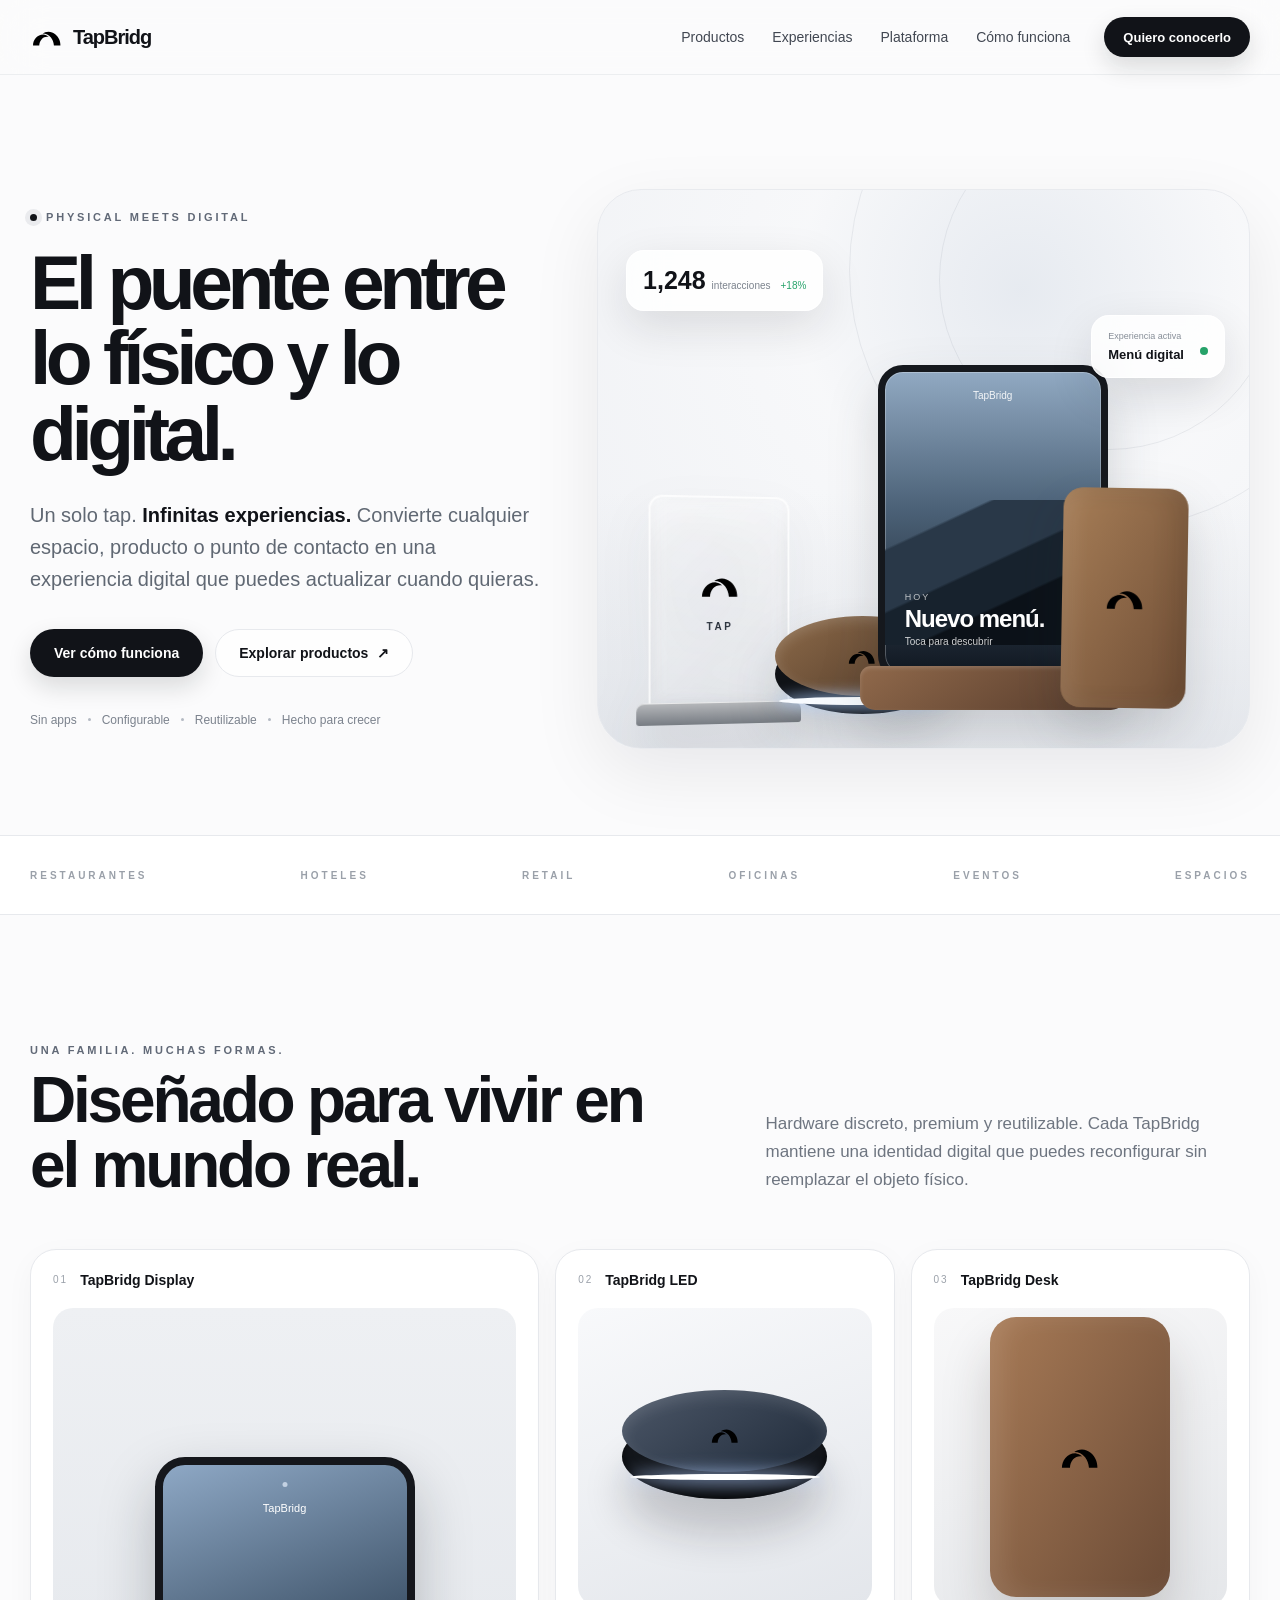
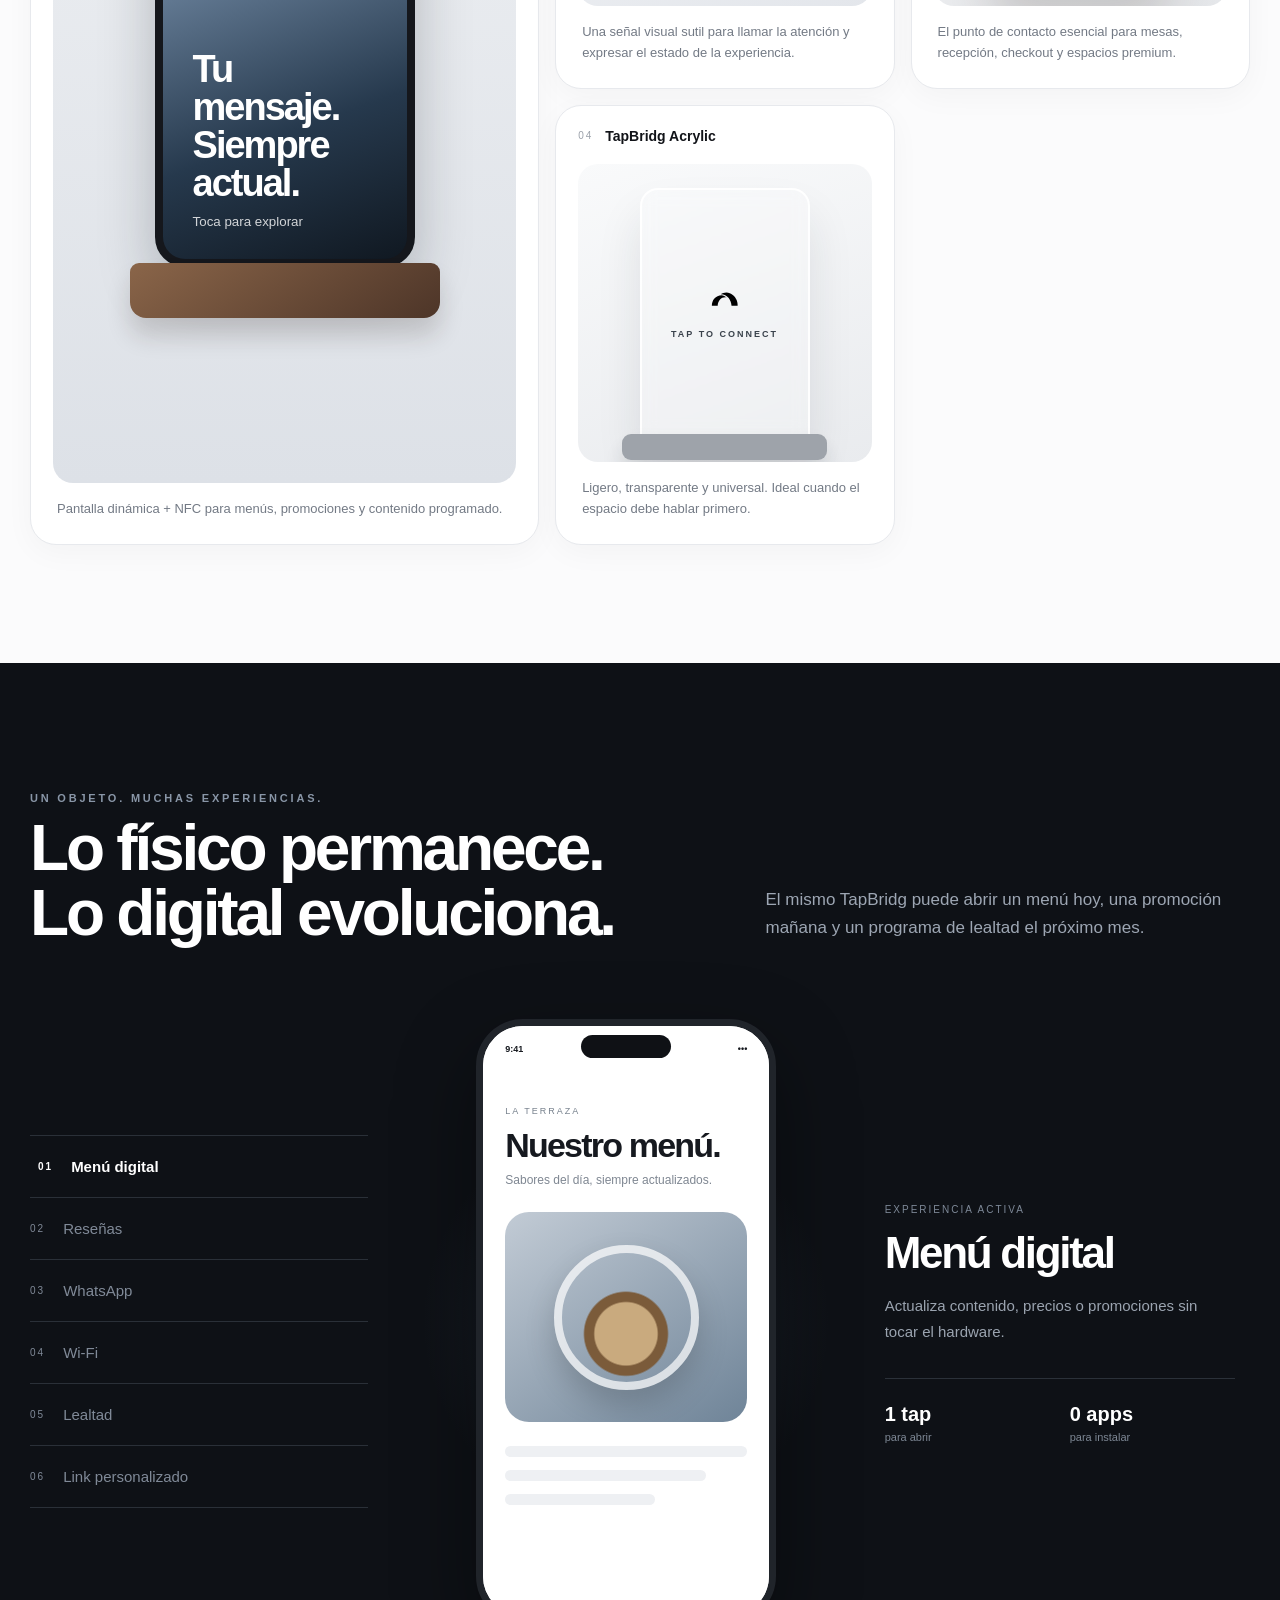
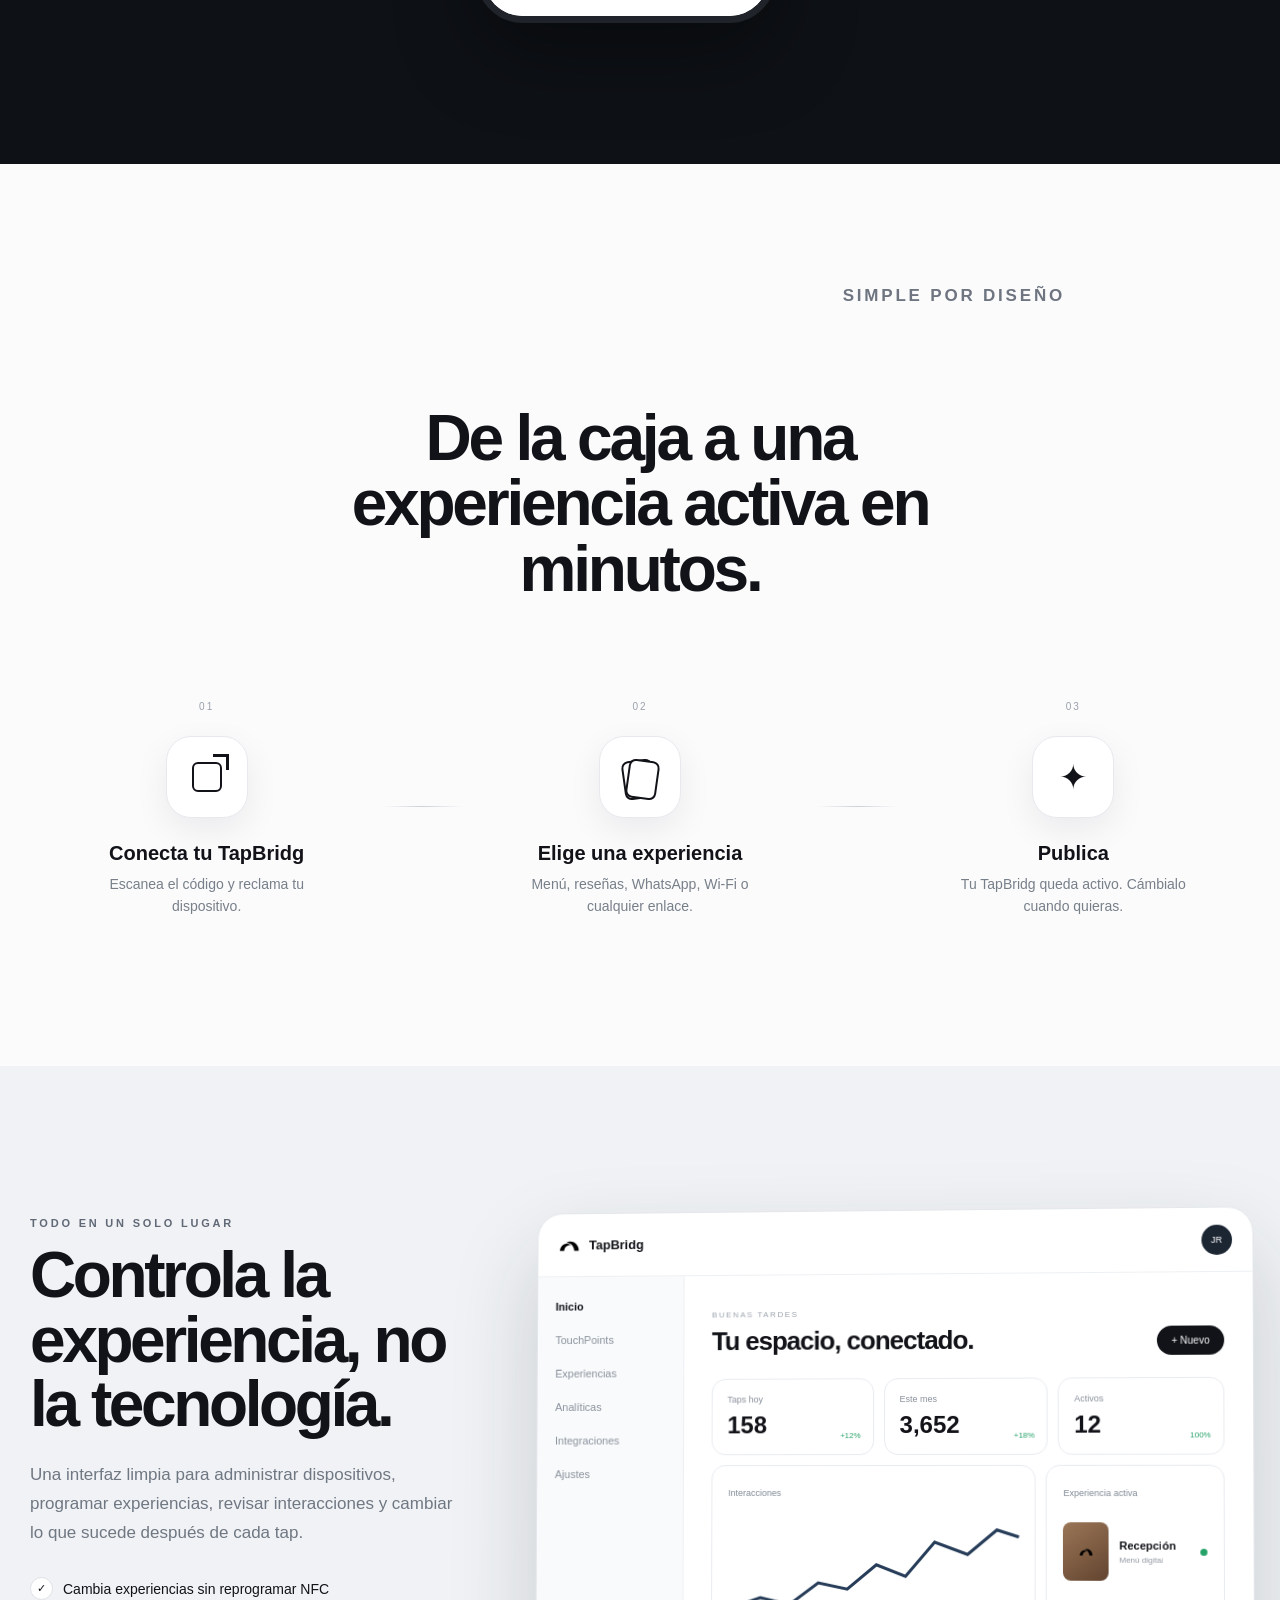
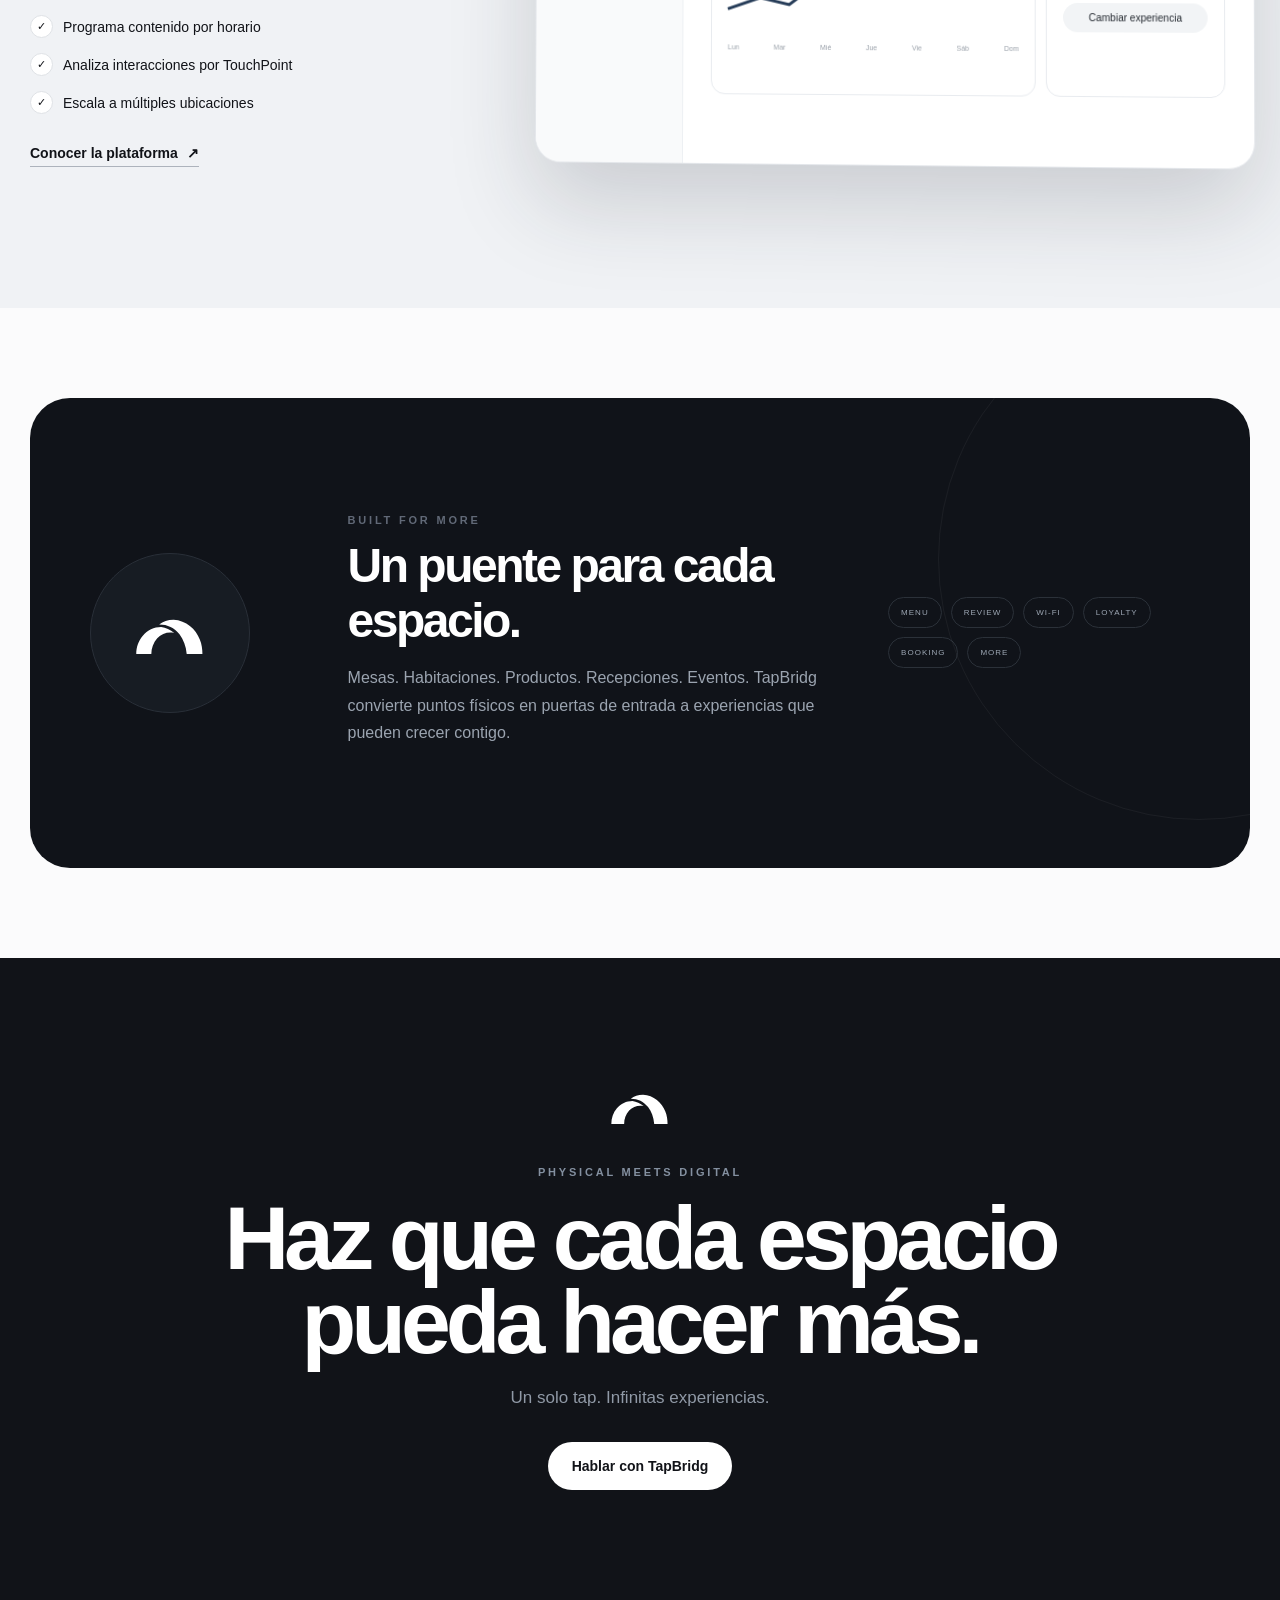
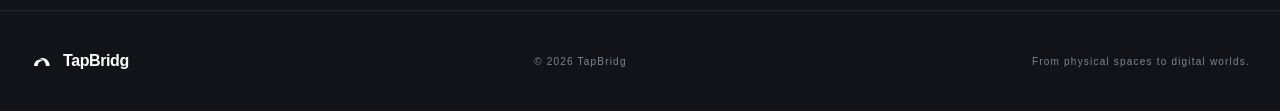
==== index.html @ 45a8a732 "initial commit" ====
<!DOCTYPE html>
<html lang="es">
<head>
  <meta charset="UTF-8" />
  <meta name="viewport" content="width=device-width, initial-scale=1.0" />
  <meta name="theme-color" content="#f7f8fa" />
  <meta name="description" content="TapBridg conecta objetos físicos con experiencias digitales configurables mediante un solo tap." />
  <title>TapBridg — Un solo tap. Infinitas experiencias.</title>
  <link rel="icon" href="assets/tapbridg-logo.svg" type="image/svg+xml" />
  <link rel="stylesheet" href="styles.css" />
</head>
<body>
  <header class="site-header" id="top">
    <nav class="nav shell" aria-label="Navegación principal">
      <a class="brand" href="#top" aria-label="TapBridg inicio">
        <img class="brand-mark" src="assets/tapbridg-symbol-dark.svg" alt="" />
        <span>TapBridg</span>
      </a>
      <div class="nav-links" id="navLinks">
        <a href="#productos">Productos</a>
        <a href="#experiencias">Experiencias</a>
        <a href="#plataforma">Plataforma</a>
        <a href="#como-funciona">Cómo funciona</a>
      </div>
      <a class="btn btn-small btn-dark desktop-cta" href="#contacto">Quiero conocerlo</a>
      <button class="menu-button" id="menuButton" aria-label="Abrir menú" aria-expanded="false">
        <span></span><span></span>
      </button>
    </nav>
  </header>

  <main>
    <section class="hero shell">
      <div class="hero-copy reveal">
        <div class="eyebrow"><span class="eyebrow-dot"></span> PHYSICAL MEETS DIGITAL</div>
        <h1>El puente entre lo físico y lo digital.</h1>
        <p class="hero-lead">Un solo tap. <strong>Infinitas experiencias.</strong> Convierte cualquier espacio, producto o punto de contacto en una experiencia digital que puedes actualizar cuando quieras.</p>
        <div class="hero-actions">
          <a class="btn btn-dark" href="#como-funciona">Ver cómo funciona</a>
          <a class="btn btn-ghost" href="#productos">Explorar productos <span>↗</span></a>
        </div>
        <div class="trust-row">
          <span>Sin apps</span><i></i><span>Configurable</span><i></i><span>Reutilizable</span><i></i><span>Hecho para crecer</span>
        </div>
      </div>

      <div class="hero-visual reveal delay-1" aria-label="Familia de productos TapBridg">
        <div class="halo halo-a"></div>
        <div class="halo halo-b"></div>
        <div class="stage">
          <div class="product acrylic">
            <img class="bridge-symbol small-symbol" src="assets/tapbridg-symbol-dark.svg" alt="" />
            <span>TAP</span>
          </div>
          <div class="product led-puck">
            <div class="wood-top"><img class="bridge-symbol tiny-symbol" src="assets/tapbridg-symbol-dark.svg" alt="" /></div>
            <div class="led-ring"></div>
          </div>
          <div class="product display">
            <div class="display-screen">
              <div class="screen-brand">TapBridg</div>
              <div class="promo-copy"><small>HOY</small><strong>Nuevo menú.</strong><span>Toca para descubrir</span></div>
            </div>
            <div class="wood-base"></div>
          </div>
          <div class="product wood-block"><img class="bridge-symbol small-symbol" src="assets/tapbridg-symbol-dark.svg" alt="" /></div>
        </div>
        <div class="floating-card card-one"><b>1,248</b><span>interacciones</span><em>+18%</em></div>
        <div class="floating-card card-two"><span>Experiencia activa</span><b>Menú digital</b><i class="status-dot"></i></div>
      </div>
    </section>

    <section class="logo-strip" aria-label="Propuesta de valor">
      <div class="shell strip-inner">
        <span>RESTAURANTES</span><span>HOTELES</span><span>RETAIL</span><span>OFICINAS</span><span>EVENTOS</span><span>ESPACIOS</span>
      </div>
    </section>

    <section class="section shell" id="productos">
      <div class="section-heading reveal">
        <div>
          <p class="kicker">UNA FAMILIA. MUCHAS FORMAS.</p>
          <h2>Diseñado para vivir en el mundo real.</h2>
        </div>
        <p>Hardware discreto, premium y reutilizable. Cada TapBridg mantiene una identidad digital que puedes reconfigurar sin reemplazar el objeto físico.</p>
      </div>

      <div class="product-grid">
        <article class="product-card large reveal">
          <div class="card-label"><span>01</span><b>TapBridg Display</b></div>
          <div class="mini-stage display-stage">
            <div class="mini-display">
              <div class="mini-screen"><span>TapBridg</span><b>Tu mensaje.<br/>Siempre actual.</b><small>Toca para explorar</small></div>
              <div class="mini-base"></div>
            </div>
          </div>
          <p>Pantalla dinámica + NFC para menús, promociones y contenido programado.</p>
        </article>

        <article class="product-card reveal delay-1">
          <div class="card-label"><span>02</span><b>TapBridg LED</b></div>
          <div class="mini-stage puck-stage"><div class="puck"><img class="bridge-symbol tiny-symbol" src="assets/tapbridg-symbol-dark.svg" alt="" /></div></div>
          <p>Una señal visual sutil para llamar la atención y expresar el estado de la experiencia.</p>
        </article>

        <article class="product-card reveal delay-2">
          <div class="card-label"><span>03</span><b>TapBridg Desk</b></div>
          <div class="mini-stage desk-stage"><div class="desk-block"><img class="bridge-symbol small-symbol" src="assets/tapbridg-symbol-dark.svg" alt="" /></div></div>
          <p>El punto de contacto esencial para mesas, recepción, checkout y espacios premium.</p>
        </article>

        <article class="product-card reveal delay-3">
          <div class="card-label"><span>04</span><b>TapBridg Acrylic</b></div>
          <div class="mini-stage acrylic-stage"><div class="mini-acrylic"><img class="bridge-symbol tiny-symbol" src="assets/tapbridg-symbol-dark.svg" alt="" /><small>TAP TO CONNECT</small></div></div>
          <p>Ligero, transparente y universal. Ideal cuando el espacio debe hablar primero.</p>
        </article>
      </div>
    </section>

    <section class="section dark-section" id="experiencias">
      <div class="shell">
        <div class="section-heading light reveal">
          <div>
            <p class="kicker">UN OBJETO. MUCHAS EXPERIENCIAS.</p>
            <h2>Lo físico permanece.<br/>Lo digital evoluciona.</h2>
          </div>
          <p>El mismo TapBridg puede abrir un menú hoy, una promoción mañana y un programa de lealtad el próximo mes.</p>
        </div>

        <div class="experience-demo reveal">
          <div class="experience-tabs" role="tablist" aria-label="Experiencias">
            <button class="exp-tab active" data-exp="menu"><span>01</span> Menú digital</button>
            <button class="exp-tab" data-exp="reviews"><span>02</span> Reseñas</button>
            <button class="exp-tab" data-exp="whatsapp"><span>03</span> WhatsApp</button>
            <button class="exp-tab" data-exp="wifi"><span>04</span> Wi-Fi</button>
            <button class="exp-tab" data-exp="loyalty"><span>05</span> Lealtad</button>
            <button class="exp-tab" data-exp="custom"><span>06</span> Link personalizado</button>
          </div>

          <div class="experience-phone-wrap">
            <div class="phone-glow"></div>
            <div class="phone-shell">
              <div class="phone-notch"></div>
              <div class="phone-content" id="phoneContent">
                <div class="phone-status"><span>9:41</span><span>•••</span></div>
                <div class="experience-view">
                  <span class="view-kicker">LA TERRAZA</span>
                  <h3>Nuestro menú.</h3>
                  <p>Sabores del día, siempre actualizados.</p>
                  <div class="menu-photo"><div class="plate"></div></div>
                  <div class="menu-lines"><i></i><i></i><i></i></div>
                </div>
              </div>
            </div>
          </div>

          <div class="experience-copy" id="experienceCopy">
            <span class="mini-kicker">EXPERIENCIA ACTIVA</span>
            <h3>Menú digital</h3>
            <p>Actualiza contenido, precios o promociones sin tocar el hardware.</p>
            <div class="metric-row"><div><b>1 tap</b><span>para abrir</span></div><div><b>0 apps</b><span>para instalar</span></div></div>
          </div>
        </div>
      </div>
    </section>

    <section class="section shell" id="como-funciona">
      <div class="section-heading centered reveal">
        <p class="kicker">SIMPLE POR DISEÑO</p>
        <h2>De la caja a una experiencia activa en minutos.</h2>
      </div>
      <div class="steps">
        <article class="step reveal"><span>01</span><div class="step-icon scan-icon"></div><h3>Conecta tu TapBridg</h3><p>Escanea el código y reclama tu dispositivo.</p></article>
        <div class="step-line"></div>
        <article class="step reveal delay-1"><span>02</span><div class="step-icon cards-icon"></div><h3>Elige una experiencia</h3><p>Menú, reseñas, WhatsApp, Wi-Fi o cualquier enlace.</p></article>
        <div class="step-line"></div>
        <article class="step reveal delay-2"><span>03</span><div class="step-icon spark-icon"></div><h3>Publica</h3><p>Tu TapBridg queda activo. Cámbialo cuando quieras.</p></article>
      </div>
    </section>

    <section class="section platform-section" id="plataforma">
      <div class="shell platform-grid">
        <div class="platform-copy reveal">
          <p class="kicker">TODO EN UN SOLO LUGAR</p>
          <h2>Controla la experiencia, no la tecnología.</h2>
          <p>Una interfaz limpia para administrar dispositivos, programar experiencias, revisar interacciones y cambiar lo que sucede después de cada tap.</p>
          <ul class="feature-list">
            <li><i>✓</i> Cambia experiencias sin reprogramar NFC</li>
            <li><i>✓</i> Programa contenido por horario</li>
            <li><i>✓</i> Analiza interacciones por TouchPoint</li>
            <li><i>✓</i> Escala a múltiples ubicaciones</li>
          </ul>
          <a class="text-link" href="#contacto">Conocer la plataforma <span>↗</span></a>
        </div>

        <div class="dashboard-wrap reveal delay-1">
          <div class="dashboard-window">
            <div class="dash-top"><div class="dash-logo"><img class="bridge-mini" src="assets/tapbridg-symbol-dark.svg" alt="" /><b>TapBridg</b></div><div class="avatar">JR</div></div>
            <div class="dash-body">
              <aside class="sidebar"><b>Inicio</b><span>TouchPoints</span><span>Experiencias</span><span>Analíticas</span><span>Integraciones</span><span>Ajustes</span></aside>
              <div class="dash-main">
                <div class="dash-title"><div><small>BUENAS TARDES</small><h3>Tu espacio, conectado.</h3></div><button>+ Nuevo</button></div>
                <div class="stat-grid"><div><span>Taps hoy</span><b>158</b><em>+12%</em></div><div><span>Este mes</span><b>3,652</b><em>+18%</em></div><div><span>Activos</span><b>12</b><em>100%</em></div></div>
                <div class="dash-panels">
                  <div class="chart-panel"><span>Interacciones</span><svg viewBox="0 0 400 160" preserveAspectRatio="none"><polyline points="0,125 45,112 85,120 125,95 165,102 205,74 245,87 285,48 330,62 370,34 400,42"/></svg><div class="chart-days"><span>Lun</span><span>Mar</span><span>Mié</span><span>Jue</span><span>Vie</span><span>Sáb</span><span>Dom</span></div></div>
                  <div class="device-panel"><span>Experiencia activa</span><div class="device-row"><div class="device-thumb"><img class="bridge-mini" src="assets/tapbridg-symbol-dark.svg" alt="" /></div><div><b>Recepción</b><small>Menú digital</small></div><i></i></div><button>Cambiar experiencia</button></div>
                </div>
              </div>
            </div>
          </div>
        </div>
      </div>
    </section>

    <section class="section vision-section shell">
      <div class="vision-card reveal">
        <div class="vision-symbol"><img class="bridge-symbol inverse" src="assets/tapbridg-symbol-light.svg" alt="" /></div>
        <div><p class="kicker">BUILT FOR MORE</p><h2>Un puente para cada espacio.</h2><p>Mesas. Habitaciones. Productos. Recepciones. Eventos. TapBridg convierte puntos físicos en puertas de entrada a experiencias que pueden crecer contigo.</p></div>
        <div class="vision-orbit"><span>MENU</span><span>REVIEW</span><span>WI-FI</span><span>LOYALTY</span><span>BOOKING</span><span>MORE</span></div>
      </div>
    </section>

    <section class="cta-section" id="contacto">
      <div class="shell cta-inner reveal">
        <div class="cta-mark"><img class="bridge-symbol inverse" src="assets/tapbridg-symbol-light.svg" alt="" /></div>
        <p class="kicker">PHYSICAL MEETS DIGITAL</p>
        <h2>Haz que cada espacio<br/>pueda hacer más.</h2>
        <p>Un solo tap. Infinitas experiencias.</p>
        <a class="btn btn-light" href="mailto:hola@tapbridg.com">Hablar con TapBridg</a>
      </div>
    </section>
  </main>

  <footer>
    <div class="shell footer-inner">
      <div class="footer-brand"><img class="bridge-mini inverse" src="assets/tapbridg-symbol-light.svg" alt="" /><b>TapBridg</b></div>
      <span>© 2026 TapBridg</span>
      <span>From physical spaces to digital worlds.</span>
    </div>
  </footer>
  <script src="script.js"></script>
</body>
</html>
---- styles.css ----
:root {
  --ink: #111318;
  --ink-2: #1d2633;
  --navy: #132238;
  --slate: #647286;
  --muted: #757d89;
  --line: #e7e9ed;
  --soft: #f5f6f8;
  --paper: #fbfbfc;
  --white: #ffffff;
  --success: #26a269;
  --accent: #7d95b5;
  --max: 1220px;
  --radius-xl: 34px;
  --radius-lg: 26px;
  --radius-md: 18px;
  --shadow-soft: 0 24px 70px rgba(17, 19, 24, .08);
  --shadow-card: 0 12px 35px rgba(17, 19, 24, .07);
}

* { box-sizing: border-box; }
html { scroll-behavior: smooth; }
body {
  margin: 0;
  color: var(--ink);
  background: var(--paper);
  font-family: Inter, ui-sans-serif, -apple-system, BlinkMacSystemFont, "SF Pro Display", "Segoe UI", Arial, sans-serif;
  -webkit-font-smoothing: antialiased;
}
a { color: inherit; text-decoration: none; }
button, input { font: inherit; }
button { color: inherit; }
.shell { width: min(var(--max), calc(100% - 48px)); margin-inline: auto; }

.site-header {
  position: sticky;
  top: 0;
  z-index: 50;
  backdrop-filter: blur(20px) saturate(140%);
  background: rgba(251, 251, 252, .78);
  border-bottom: 1px solid rgba(230, 232, 236, .7);
}
.nav { height: 74px; display: flex; align-items: center; gap: 34px; }
.brand { display: inline-flex; align-items: center; gap: 9px; font-weight: 760; font-size: 20px; letter-spacing: -1px; margin-right: auto; }
.brand-mark { width: 34px; height: 24px; display:block; object-fit:contain; }
.nav-links { display: flex; gap: 28px; font-size: 14px; color: #414752; }
.nav-links a { transition: .2s ease; }
.nav-links a:hover { color: var(--ink); }
.btn { min-height: 48px; border-radius: 999px; display: inline-flex; align-items: center; justify-content: center; gap: 9px; padding: 0 23px; font-weight: 650; font-size: 14px; transition: .25s ease; border: 1px solid transparent; }
.btn:hover { transform: translateY(-1px); }
.btn-dark { background: var(--ink); color: white; box-shadow: 0 10px 24px rgba(17, 19, 24, .14); }
.btn-dark:hover { background: #252932; }
.btn-light { background: white; color: var(--ink); }
.btn-ghost { border-color: var(--line); background: rgba(255,255,255,.75); }
.btn-small { min-height: 40px; padding: 0 18px; font-size: 13px; }
.menu-button { display: none; width: 42px; height: 42px; border-radius: 50%; border: 1px solid var(--line); background: white; align-items: center; justify-content: center; flex-direction: column; gap: 6px; }
.menu-button span { width: 16px; height: 1.5px; background: var(--ink); display: block; }

.hero { min-height: 760px; padding: 108px 0 80px; display: grid; grid-template-columns: 0.88fr 1.12fr; gap: 54px; align-items: center; }
.eyebrow, .kicker { letter-spacing: 2.8px; font-size: 11px; font-weight: 750; color: #616977; }
.eyebrow { display: flex; align-items: center; gap: 9px; margin-bottom: 22px; }
.eyebrow-dot { width: 7px; height: 7px; border-radius: 50%; background: var(--ink); display: inline-block; box-shadow: 0 0 0 5px rgba(19,34,56,.07); }
.hero h1 { font-size: clamp(50px, 6vw, 84px); line-height: .98; letter-spacing: -5.5px; margin: 0; max-width: 650px; }
.hero-lead { font-size: 20px; line-height: 1.6; color: #606873; max-width: 610px; margin: 28px 0 34px; }
.hero-lead strong { color: var(--ink); font-weight: 650; }
.hero-actions { display: flex; gap: 12px; flex-wrap: wrap; }
.trust-row { margin-top: 36px; display: flex; align-items: center; gap: 11px; flex-wrap: wrap; font-size: 12px; color: #7b828d; }
.trust-row i { width: 3px; height: 3px; background: #b4bac3; border-radius: 50%; }

.hero-visual { min-height: 560px; position: relative; display: flex; align-items: flex-end; justify-content: center; overflow: hidden; border-radius: 44px; background: radial-gradient(circle at 65% 18%, rgba(230,234,240,.98), rgba(246,247,249,.76) 36%, rgba(232,235,240,.65) 100%); border: 1px solid #e8eaee; box-shadow: var(--shadow-soft); }
.hero-visual:before { content:""; position:absolute; inset:auto 0 0 0; height:46%; background:linear-gradient(to top, rgba(204,209,217,.36), transparent); }
.halo { position:absolute; border:1px solid rgba(104,114,129,.11); border-radius:50%; }
.halo-a { width: 520px; height: 520px; top: -180px; right: -120px; }
.halo-b { width: 340px; height: 340px; top: -80px; right: -30px; }
.stage { position:relative; width: 88%; height: 465px; }
.product { position:absolute; filter: drop-shadow(0 22px 25px rgba(30,35,43,.16)); }
.acrylic { width: 142px; height: 210px; left: 2%; bottom: 42px; border: 2px solid rgba(255,255,255,.78); border-radius: 14px 14px 5px 5px; background: linear-gradient(135deg, rgba(255,255,255,.3), rgba(255,255,255,.04)); backdrop-filter: blur(8px); transform: perspective(600px) rotateY(7deg); display:flex; flex-direction:column; align-items:center; justify-content:center; gap:20px; color:#2b323d; }
.acrylic:after { content:""; position:absolute; left:-14px; right:-14px; bottom:-20px; height:22px; border-radius:8px 8px 3px 3px; background:linear-gradient(180deg,#b7b9bc,#777c83); box-shadow:inset 0 1px 0 rgba(255,255,255,.7); }
.acrylic span { font-size:10px; letter-spacing:2.5px; font-weight:700; }
.bridge-symbol { width: 82px; height: 56px; display:block; object-fit:contain; }
.bridge-symbol.inverse { filter:none; }
.small-symbol { width: 44px; height: 30px; }
.small-symbol:before,.small-symbol:after { width:31px;height:31px;border-width:7px;border-radius:31px 31px 0 0; }
.tiny-symbol { width: 32px; height: 22px; }
.tiny-symbol:before,.tiny-symbol:after { width:21px;height:21px;border-width:5px;border-radius:21px 21px 0 0; }
.led-puck { width: 175px; height: 80px; left: 24%; bottom: 34px; border-radius: 50%; background:#101216; }
.wood-top { position:absolute; inset:-18px 0 18px; border-radius:50%; background:linear-gradient(145deg,#8c6a49,#4f3828); display:grid; place-items:center; color:#131313; box-shadow:inset 0 4px 14px rgba(255,255,255,.16); }
.led-ring { position:absolute; inset:auto 4px 9px; height:8px; border-radius:50%; background:#f8fbff; box-shadow:0 0 14px 4px rgba(174,208,255,.65); }
.display { left:42%; bottom:38px; width:230px; height:345px; }
.display-screen { height:315px; border:7px solid #15181d; border-radius:25px; overflow:hidden; background:linear-gradient(180deg,#91a9c2 0%, #4c6278 45%, #101720 100%); box-shadow:inset 0 0 0 1px rgba(255,255,255,.26); color:white; position:relative; }
.display-screen:after { content:""; position:absolute; left:-20%; right:-20%; bottom:28px; height:145px; background:linear-gradient(155deg,transparent 24%,#293848 25% 46%,#17222d 47% 62%,#0b1118 63%); }
.screen-brand { position:absolute; top:18px; left:0; right:0; text-align:center; font-size:10px; z-index:2; opacity:.9; }
.promo-copy { position:absolute; z-index:3; left:20px; bottom:26px; display:flex; flex-direction:column; gap:3px; }
.promo-copy small{font-size:9px;letter-spacing:2px;opacity:.7}.promo-copy strong{font-size:24px;letter-spacing:-1px}.promo-copy span{font-size:10px;opacity:.8}
.wood-base { position:absolute; bottom:0; left:-18px; right:-18px; height:44px; border-radius:11px 11px 15px 15px; background:linear-gradient(145deg,#90694b,#53392a); box-shadow:inset 0 2px 4px rgba(255,255,255,.16); }
.wood-block { width:125px;height:220px;right:4%;bottom:40px;border-radius:20px;background:linear-gradient(120deg,#a77e57,#6e4d35);display:grid;place-items:center;color:#171717;box-shadow:inset 10px 0 22px rgba(255,255,255,.08), inset -12px 0 25px rgba(40,25,15,.14); transform:rotate(1deg); }
.floating-card { position:absolute; z-index:10; background:rgba(255,255,255,.83); backdrop-filter:blur(16px); border:1px solid rgba(255,255,255,.85); box-shadow:0 16px 45px rgba(21,27,35,.12); border-radius:18px; padding:15px 16px; display:flex; gap:6px; align-items:baseline; }
.card-one { top:60px; left:28px; }.card-one b{font-size:25px}.card-one span{font-size:10px;color:#7b828c}.card-one em{font-size:10px;color:var(--success);font-style:normal;margin-left:4px}
.card-two { right:24px; top:125px; flex-direction:column;align-items:flex-start; padding-right:40px;}.card-two span{font-size:9px;color:#868d97}.card-two b{font-size:13px}.status-dot{position:absolute;right:16px;top:50%;width:8px;height:8px;background:var(--success);border-radius:50%;}

.logo-strip { border-top:1px solid var(--line); border-bottom:1px solid var(--line); background:#fff; }
.strip-inner { min-height:78px; display:flex; align-items:center; justify-content:space-between; gap:24px; color:#9aa0a9; font-size:10px; letter-spacing:3px; font-weight:700; white-space:nowrap; overflow:hidden; }
.section { padding: 118px 0; }
.section-heading { display:grid; grid-template-columns:1.15fr .85fr; gap:80px; align-items:end; margin-bottom:50px; }
.section-heading h2 { font-size:clamp(40px,5vw,66px); line-height:1.02; letter-spacing:-3.2px; margin:12px 0 0; max-width:740px; }
.section-heading>p { color:#6e7580; font-size:17px; line-height:1.65; max-width:520px; margin:0 0 4px auto; }
.section-heading.centered { grid-template-columns:1fr; text-align:center; max-width:850px; margin:0 auto 64px; }
.section-heading.centered h2 { margin-inline:auto; }

.product-grid { display:grid; grid-template-columns:1.5fr 1fr 1fr; gap:16px; }
.product-card { min-height:440px; background:#fff; border:1px solid var(--line); border-radius:var(--radius-lg); padding:22px; display:flex; flex-direction:column; box-shadow:0 8px 30px rgba(17,19,24,.035); }
.product-card.large { grid-row:span 2; min-height: 896px; }
.card-label { display:flex; align-items:center; gap:12px; font-size:14px;}.card-label span{font-size:10px;color:#9ba1aa;letter-spacing:2px}.card-label b{font-weight:650}
.product-card>p { color:#737a85; font-size:13px; line-height:1.6; margin:16px 4px 2px; }
.mini-stage { flex:1; border-radius:20px; margin-top:20px; background:radial-gradient(circle at 50% 20%, #fff, #eef0f3 80%); display:grid; place-items:center; overflow:hidden; min-height:270px; }
.display-stage { min-height:720px; background:linear-gradient(180deg,#eef0f3,#dde1e7); }
.mini-display { width:260px; position:relative; transform:translateY(-8px); }
.mini-screen { height:410px;border:8px solid #15171c;border-radius:30px;background:linear-gradient(160deg,#8ea8c5,#26394d 65%,#101821);color:white;display:flex;flex-direction:column;padding:30px;justify-content:flex-end;box-shadow:0 24px 55px rgba(19,26,34,.25);}
.mini-screen:before{content:"";position:absolute;top:25px;left:50%;width:5px;height:5px;border-radius:50%;background:#c3d1e2;transform:translateX(-50%)}.mini-screen span{position:absolute;top:45px;left:0;right:0;text-align:center;font-size:11px}.mini-screen b{font-size:38px;line-height:1;letter-spacing:-2px}.mini-screen small{margin-top:12px;opacity:.8}
.mini-base { height:55px; margin:-4px -25px 0; border-radius:9px 9px 16px 16px;background:linear-gradient(145deg,#8a6549,#4d3528);box-shadow:0 18px 24px rgba(39,27,20,.16)}
.puck-stage{background:linear-gradient(160deg,#f8f9fb,#e3e6eb)}.puck{width:205px;height:85px;background:#13161b;border-radius:50%;box-shadow:0 35px 42px rgba(18,22,28,.2), inset 0 -4px 8px rgba(0,0,0,.6);position:relative;display:grid;place-items:center;color:#101114}.puck:before{content:"";position:absolute;width:205px;height:82px;border-radius:50%;top:-24px;background:linear-gradient(145deg,#4c5768,#202b3a);box-shadow:inset 0 6px 15px rgba(255,255,255,.12)}.puck:after{content:"";position:absolute;width:190px;height:6px;border-radius:50%;bottom:19px;background:#fff;box-shadow:0 0 16px 3px rgba(176,205,255,.7)}.puck .bridge-symbol{z-index:2;transform:translateY(-22px)}
.desk-stage{background:linear-gradient(160deg,#f8f8f9,#e5e7ea)}.desk-block{width:180px;height:280px;border-radius:26px;background:linear-gradient(120deg,#a77a56,#6b4b36);box-shadow:0 30px 50px rgba(47,34,26,.18),inset 12px 0 25px rgba(255,255,255,.09);display:grid;place-items:center;color:#101114}
.acrylic-stage{background:linear-gradient(160deg,#f9fafb,#e9ebee)}.mini-acrylic{width:170px;height:250px;border:2px solid rgba(255,255,255,.9);background:rgba(255,255,255,.18);backdrop-filter:blur(8px);border-radius:18px 18px 4px 4px;box-shadow:0 28px 45px rgba(33,39,47,.1);display:flex;flex-direction:column;align-items:center;justify-content:center;gap:20px;color:#3a424c}.mini-acrylic:after{content:"";position:absolute;bottom:-24px;width:205px;height:26px;border-radius:9px;background:#9ea3aa;box-shadow:0 14px 22px rgba(27,33,40,.14)}.mini-acrylic small{font-size:9px;letter-spacing:2px;font-weight:700}

.dark-section { background:#0e1116; color:white; overflow:hidden; }
.section-heading.light .kicker, .dark-section .kicker { color:#8996a7; }
.section-heading.light>p { color:#9da6b3; }
.experience-demo { display:grid; grid-template-columns:.74fr 1fr .8fr; gap:30px; align-items:center; min-height:650px; }
.experience-tabs { display:flex; flex-direction:column; }
.exp-tab { border:0; border-top:1px solid #2a3038; color:#808a98; background:transparent; padding:22px 0; text-align:left; font-size:15px; display:flex; gap:18px; align-items:center; cursor:pointer; transition:.2s ease; }.exp-tab:last-child{border-bottom:1px solid #2a3038}.exp-tab span{font-size:10px;letter-spacing:2px}.exp-tab:hover,.exp-tab.active{color:white;padding-left:8px}.exp-tab.active{font-weight:650}
.experience-phone-wrap { display:grid; place-items:center; position:relative; min-height:600px; }.phone-glow{position:absolute;width:430px;height:430px;border-radius:50%;background:radial-gradient(circle,rgba(88,113,146,.22),transparent 67%)}
.phone-shell { width:300px;height:604px;border:7px solid #20242a;border-radius:47px;background:#fff;box-shadow:0 30px 80px rgba(0,0,0,.4);position:relative;overflow:hidden }.phone-notch{position:absolute;z-index:5;top:9px;left:50%;transform:translateX(-50%);width:90px;height:23px;border-radius:20px;background:#0f1115}.phone-content{height:100%;background:#fff;color:#16191f}.phone-status{height:46px;display:flex;justify-content:space-between;align-items:center;padding:0 22px;font-size:9px;font-weight:700}.experience-view{padding:28px 22px}.view-kicker{font-size:9px;letter-spacing:2px;color:#77818d}.experience-view h3{font-size:34px;letter-spacing:-1.8px;margin:8px 0}.experience-view p{font-size:12px;color:#7f8792;margin:0 0 25px}.menu-photo{height:210px;border-radius:24px;background:radial-gradient(circle at 50% 58%,#c9aa7e 0 18%,#7b5b3a 19% 24%,transparent 25%),linear-gradient(145deg,#c2cbd5,#6f8498);display:grid;place-items:center;overflow:hidden;position:relative}.plate{width:145px;height:145px;border-radius:50%;border:8px solid rgba(255,255,255,.7);box-shadow:0 15px 30px rgba(0,0,0,.17)}.menu-lines{margin-top:24px;display:grid;gap:13px}.menu-lines i{height:11px;border-radius:10px;background:#eef0f3}.menu-lines i:nth-child(2){width:83%}.menu-lines i:nth-child(3){width:62%}
.experience-copy{max-width:350px}.mini-kicker{font-size:10px;letter-spacing:2px;color:#7e8998}.experience-copy h3{font-size:44px;letter-spacing:-2.3px;margin:11px 0}.experience-copy>p{color:#9ba4b0;line-height:1.7;font-size:15px}.metric-row{display:grid;grid-template-columns:1fr 1fr;border-top:1px solid #2b3139;margin-top:34px;padding-top:24px;gap:20px}.metric-row div{display:flex;flex-direction:column;gap:5px}.metric-row b{font-size:20px}.metric-row span{font-size:11px;color:#7d8794}

.steps { display:grid; grid-template-columns:1fr 80px 1fr 80px 1fr; align-items:center; }
.step { text-align:center; padding:30px 20px; }.step>span{font-size:10px;letter-spacing:2px;color:#9aa1ab}.step h3{font-size:20px;margin:24px 0 8px}.step p{font-size:14px;line-height:1.6;color:#777f89;max-width:250px;margin:auto}.step-line{height:1px;background:linear-gradient(90deg,transparent,#ccd1d8,transparent)}
.step-icon { width:82px;height:82px;border-radius:25px;background:white;border:1px solid var(--line);box-shadow:var(--shadow-card);margin:22px auto 0;position:relative }
.scan-icon:before{content:"";position:absolute;inset:25px;border:2px solid var(--ink);border-radius:6px}.scan-icon:after{content:"";position:absolute;width:13px;height:13px;border:3px solid var(--ink);border-left:0;border-bottom:0;right:18px;top:17px}
.cards-icon:before,.cards-icon:after{content:"";position:absolute;width:27px;height:35px;border:2px solid var(--ink);border-radius:7px;top:23px}.cards-icon:before{left:23px;transform:rotate(-8deg)}.cards-icon:after{right:22px;transform:rotate(8deg);background:white}
.spark-icon:before{content:"✦";position:absolute;inset:0;display:grid;place-items:center;font-size:34px}

.platform-section { background:#f0f2f5; overflow:hidden; }
.platform-grid { display:grid; grid-template-columns:.75fr 1.25fr; gap:70px; align-items:center; }
.platform-copy h2 { font-size:clamp(42px,5vw,65px);line-height:1.01;letter-spacing:-3.4px;margin:14px 0 24px }.platform-copy>p:not(.kicker){font-size:17px;line-height:1.7;color:#6f7782}.feature-list{list-style:none;padding:0;margin:30px 0;display:grid;gap:15px}.feature-list li{font-size:14px;display:flex;align-items:center;gap:10px}.feature-list i{font-style:normal;width:23px;height:23px;border-radius:50%;background:white;border:1px solid #dfe2e6;display:grid;place-items:center;font-size:11px}.text-link{display:inline-flex;gap:9px;align-items:center;font-weight:650;font-size:14px;border-bottom:1px solid #adb3bc;padding-bottom:5px}
.dashboard-wrap { perspective:1400px; padding:25px 0; }.dashboard-window{background:#fff;border-radius:26px;box-shadow:0 40px 90px rgba(32,40,51,.18);border:1px solid #e3e6ea;overflow:hidden;transform:rotateY(-3deg) rotateX(1deg)}.dash-top{height:64px;border-bottom:1px solid #edf0f3;display:flex;align-items:center;justify-content:space-between;padding:0 20px}.dash-logo{display:flex;align-items:center;gap:8px;font-size:13px}.bridge-mini{width:24px;height:16px;display:block;object-fit:contain}.bridge-mini.inverse{filter:none}.avatar{width:30px;height:30px;border-radius:50%;background:#1c2633;color:white;display:grid;place-items:center;font-size:9px}.dash-body{display:grid;grid-template-columns:150px 1fr;min-height:490px}.sidebar{background:#f9fafb;border-right:1px solid #edf0f3;padding:24px 18px;display:flex;flex-direction:column;gap:22px;font-size:11px;color:#8a929d}.sidebar b{color:var(--ink)}.dash-main{padding:28px}.dash-title{display:flex;justify-content:space-between;align-items:flex-end}.dash-title small{font-size:8px;letter-spacing:1.6px;color:#9ba2ac}.dash-title h3{font-size:26px;letter-spacing:-1px;margin:5px 0 0}.dash-title button,.device-panel button{border:0;border-radius:20px;background:#111318;color:#fff;padding:9px 14px;font-size:10px}.stat-grid{display:grid;grid-template-columns:repeat(3,1fr);gap:10px;margin-top:22px}.stat-grid>div{border:1px solid #e8ebef;border-radius:14px;padding:15px;display:flex;flex-direction:column;position:relative}.stat-grid span{font-size:9px;color:#888f9a}.stat-grid b{font-size:24px;margin-top:7px}.stat-grid em{font-style:normal;color:var(--success);font-size:8px;position:absolute;right:12px;bottom:14px}.dash-panels{display:grid;grid-template-columns:1.3fr .7fr;gap:10px;margin-top:10px}.chart-panel,.device-panel{border:1px solid #e8ebef;border-radius:14px;padding:16px;min-height:230px}.chart-panel>span,.device-panel>span{font-size:9px;color:#818a96}.chart-panel svg{width:100%;height:140px;overflow:visible}.chart-panel polyline{fill:none;stroke:#263c58;stroke-width:3;vector-effect:non-scaling-stroke}.chart-days{display:flex;justify-content:space-between;font-size:7px;color:#9aa1aa}.device-row{display:flex;align-items:center;gap:10px;margin:22px 0}.device-thumb{width:45px;height:58px;border-radius:8px;background:linear-gradient(145deg,#9b7657,#62442f);display:grid;place-items:center}.device-thumb .bridge-mini{transform:scale(.65);color:#141516}.device-row div:nth-child(2){display:flex;flex-direction:column;gap:4px}.device-row b{font-size:11px}.device-row small{font-size:8px;color:#9097a1}.device-row i{margin-left:auto;width:7px;height:7px;border-radius:50%;background:var(--success)}.device-panel button{width:100%;background:#f2f4f6;color:#252a31}.vision-section{padding-top:90px;padding-bottom:90px}.vision-card{min-height:470px;border-radius:40px;background:#101319;color:white;padding:60px;display:grid;grid-template-columns:.55fr 1.3fr .8fr;align-items:center;gap:50px;overflow:hidden;position:relative}.vision-card:after{content:"";position:absolute;width:520px;height:520px;border:1px solid rgba(255,255,255,.05);border-radius:50%;right:-210px;top:-100px}.vision-symbol{width:160px;height:160px;border-radius:50%;background:#171c23;border:1px solid #292f38;display:grid;place-items:center}.vision-symbol .bridge-symbol{color:white}.vision-card h2{font-size:48px;letter-spacing:-2.5px;margin:12px 0}.vision-card p:not(.kicker){color:#9ba4b0;line-height:1.7}.vision-orbit{display:flex;flex-wrap:wrap;gap:9px}.vision-orbit span{border:1px solid #2b3139;border-radius:999px;padding:10px 12px;font-size:8px;letter-spacing:1px;color:#9da7b4}.cta-section{background:#111318;color:white;padding:120px 0}.cta-inner{text-align:center}.cta-mark{width:82px;height:60px;margin:0 auto 28px;color:white}.cta-mark .bridge-symbol{transform:scale(.85)}.cta-inner .kicker{color:#8490a0}.cta-inner h2{font-size:clamp(55px,7vw,92px);line-height:.94;letter-spacing:-5px;margin:18px 0 24px}.cta-inner>p:not(.kicker){color:#9099a6;margin-bottom:34px;font-size:17px}
footer{background:#111318;color:#7e8793;border-top:1px solid #242932}.footer-inner{min-height:100px;display:flex;align-items:center;justify-content:space-between;gap:24px;font-size:10px;letter-spacing:1.2px}.footer-brand{display:flex;align-items:center;gap:9px;color:white;font-size:16px;letter-spacing:-.4px}.footer-brand .bridge-mini{transform:scale(.8)}

.reveal { opacity:0; transform:translateY(20px); transition: opacity .75s ease, transform .75s cubic-bezier(.2,.7,.2,1); }
.reveal.visible { opacity:1; transform:translateY(0); }
.delay-1{transition-delay:.08s}.delay-2{transition-delay:.16s}.delay-3{transition-delay:.24s}

@media (max-width: 1020px) {
  .nav-links,.desktop-cta{display:none}.menu-button{display:flex}.nav-links.open{position:absolute;display:flex;flex-direction:column;top:74px;left:0;right:0;background:rgba(251,251,252,.98);padding:22px 24px;border-bottom:1px solid var(--line)}
  .hero{grid-template-columns:1fr;padding-top:70px}.hero-copy{text-align:center}.hero h1,.hero-lead{margin-left:auto;margin-right:auto}.eyebrow,.hero-actions,.trust-row{justify-content:center}.hero-visual{min-height:520px}
  .section-heading{grid-template-columns:1fr;gap:20px}.section-heading>p{margin-left:0}.product-grid{grid-template-columns:1fr 1fr}.product-card.large{grid-row:auto;grid-column:1/-1;min-height:640px}.display-stage{min-height:520px}.experience-demo{grid-template-columns:1fr;}.experience-tabs{display:grid;grid-template-columns:repeat(3,1fr);gap:8px}.exp-tab{border:1px solid #2b3139!important;border-radius:14px;padding:14px!important}.experience-copy{text-align:center;margin:auto}.metric-row{text-align:left}.platform-grid{grid-template-columns:1fr}.dashboard-wrap{margin-top:20px}.vision-card{grid-template-columns:1fr;text-align:center}.vision-symbol{margin:auto}.vision-orbit{justify-content:center}.steps{grid-template-columns:1fr}.step-line{width:1px;height:50px;margin:auto;background:linear-gradient(transparent,#ccd1d8,transparent)}
}
@media (max-width: 680px) {
  .shell{width:min(var(--max),calc(100% - 30px))}.nav{height:66px}.nav-links.open{top:66px}.hero{padding:56px 0 60px;min-height:auto}.hero h1{letter-spacing:-3.5px}.hero-lead{font-size:17px}.hero-visual{min-height:440px;border-radius:30px}.stage{height:380px;width:100%}.acrylic{transform:scale(.78);left:-12px;bottom:20px}.led-puck{transform:scale(.72);left:13%;bottom:12px}.display{transform:scale(.75);transform-origin:bottom center;left:34%;bottom:14px}.wood-block{transform:scale(.72);right:-14px;bottom:15px}.floating-card{display:none}.section{padding:78px 0}.section-heading h2{font-size:42px;letter-spacing:-2.4px}.product-grid{grid-template-columns:1fr}.product-card.large{grid-column:auto;min-height:560px}.display-stage{min-height:430px}.mini-display{transform:scale(.8)}.experience-tabs{grid-template-columns:1fr 1fr}.experience-phone-wrap{min-height:550px}.phone-shell{transform:scale(.86)}.platform-section{padding-bottom:80px}.dashboard-wrap{overflow:hidden}.dashboard-window{min-width:720px;transform:scale(.72);transform-origin:left top;margin-bottom:-120px}.vision-card{padding:44px 24px}.vision-card h2{font-size:40px}.cta-inner h2{letter-spacing:-3px}.footer-inner{flex-direction:column;justify-content:center;text-align:center;padding:30px 0}.strip-inner{justify-content:flex-start}.logo-strip{overflow:hidden}
}
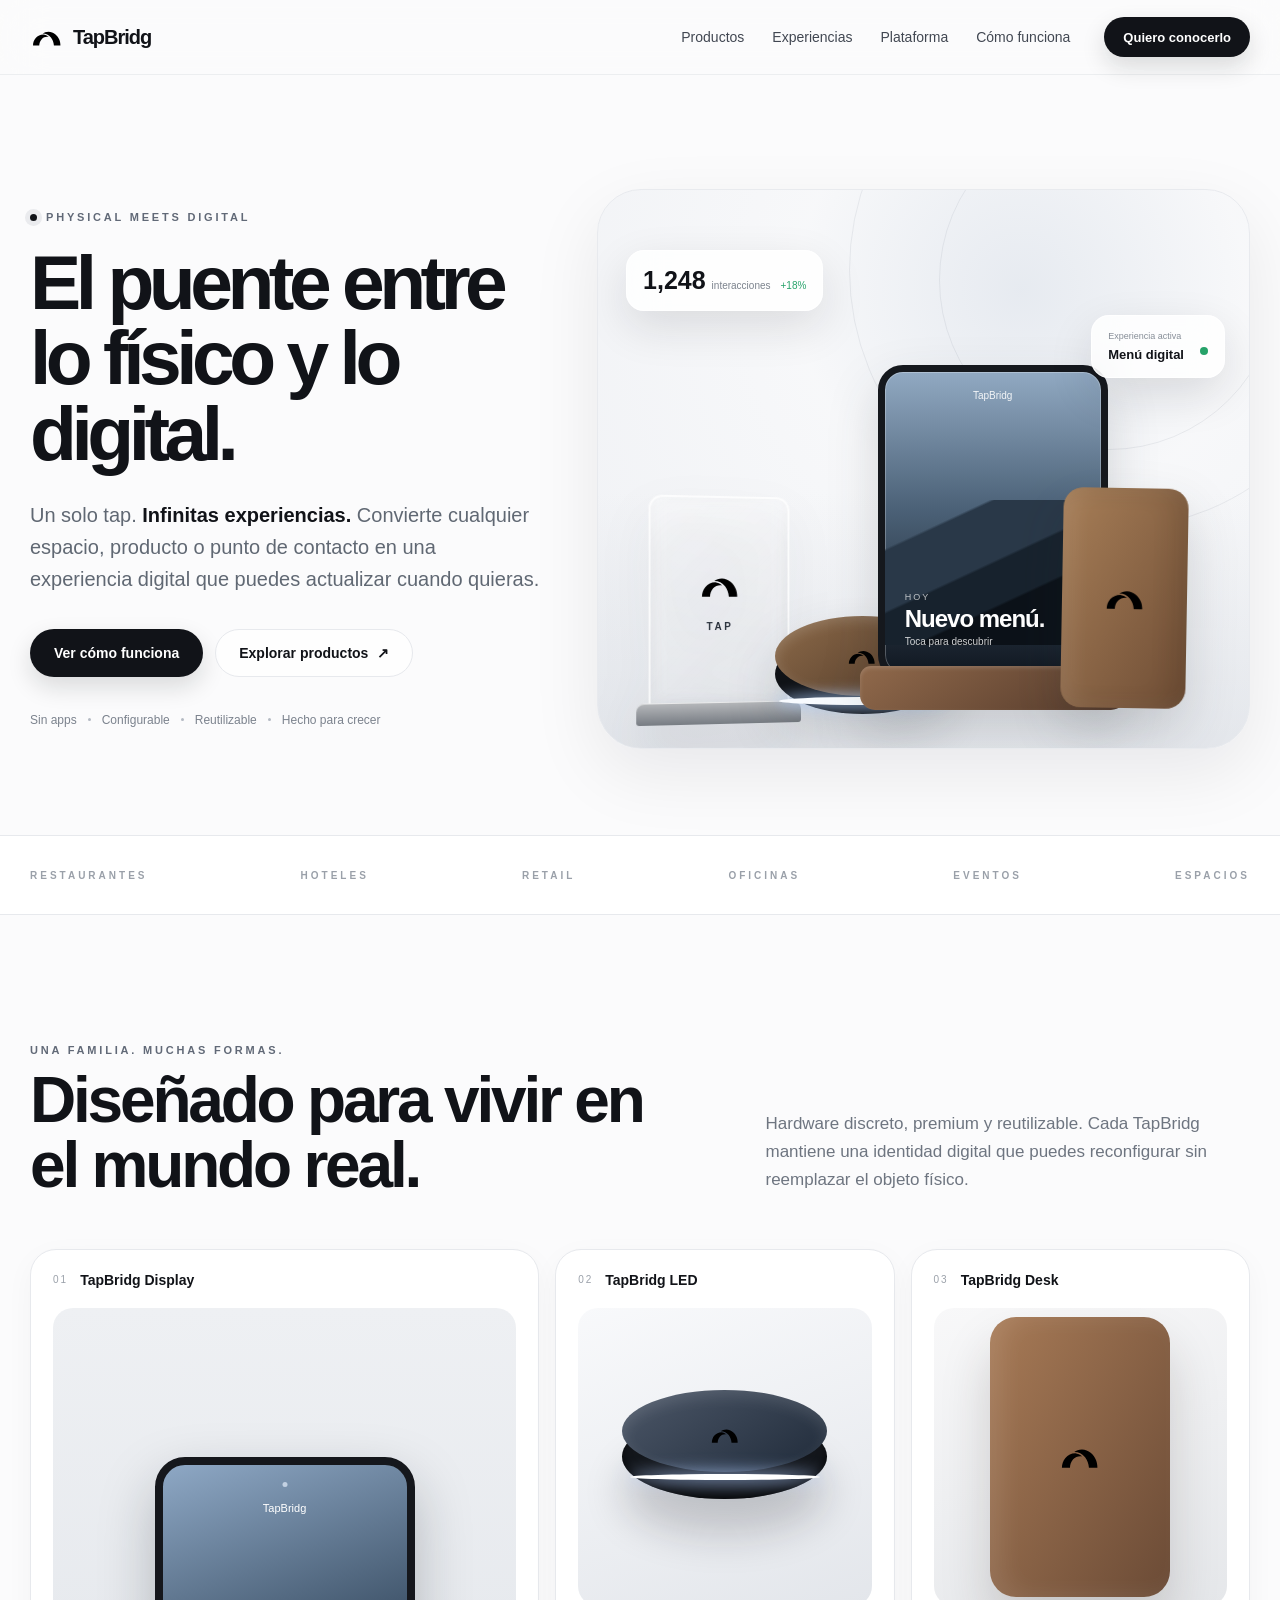
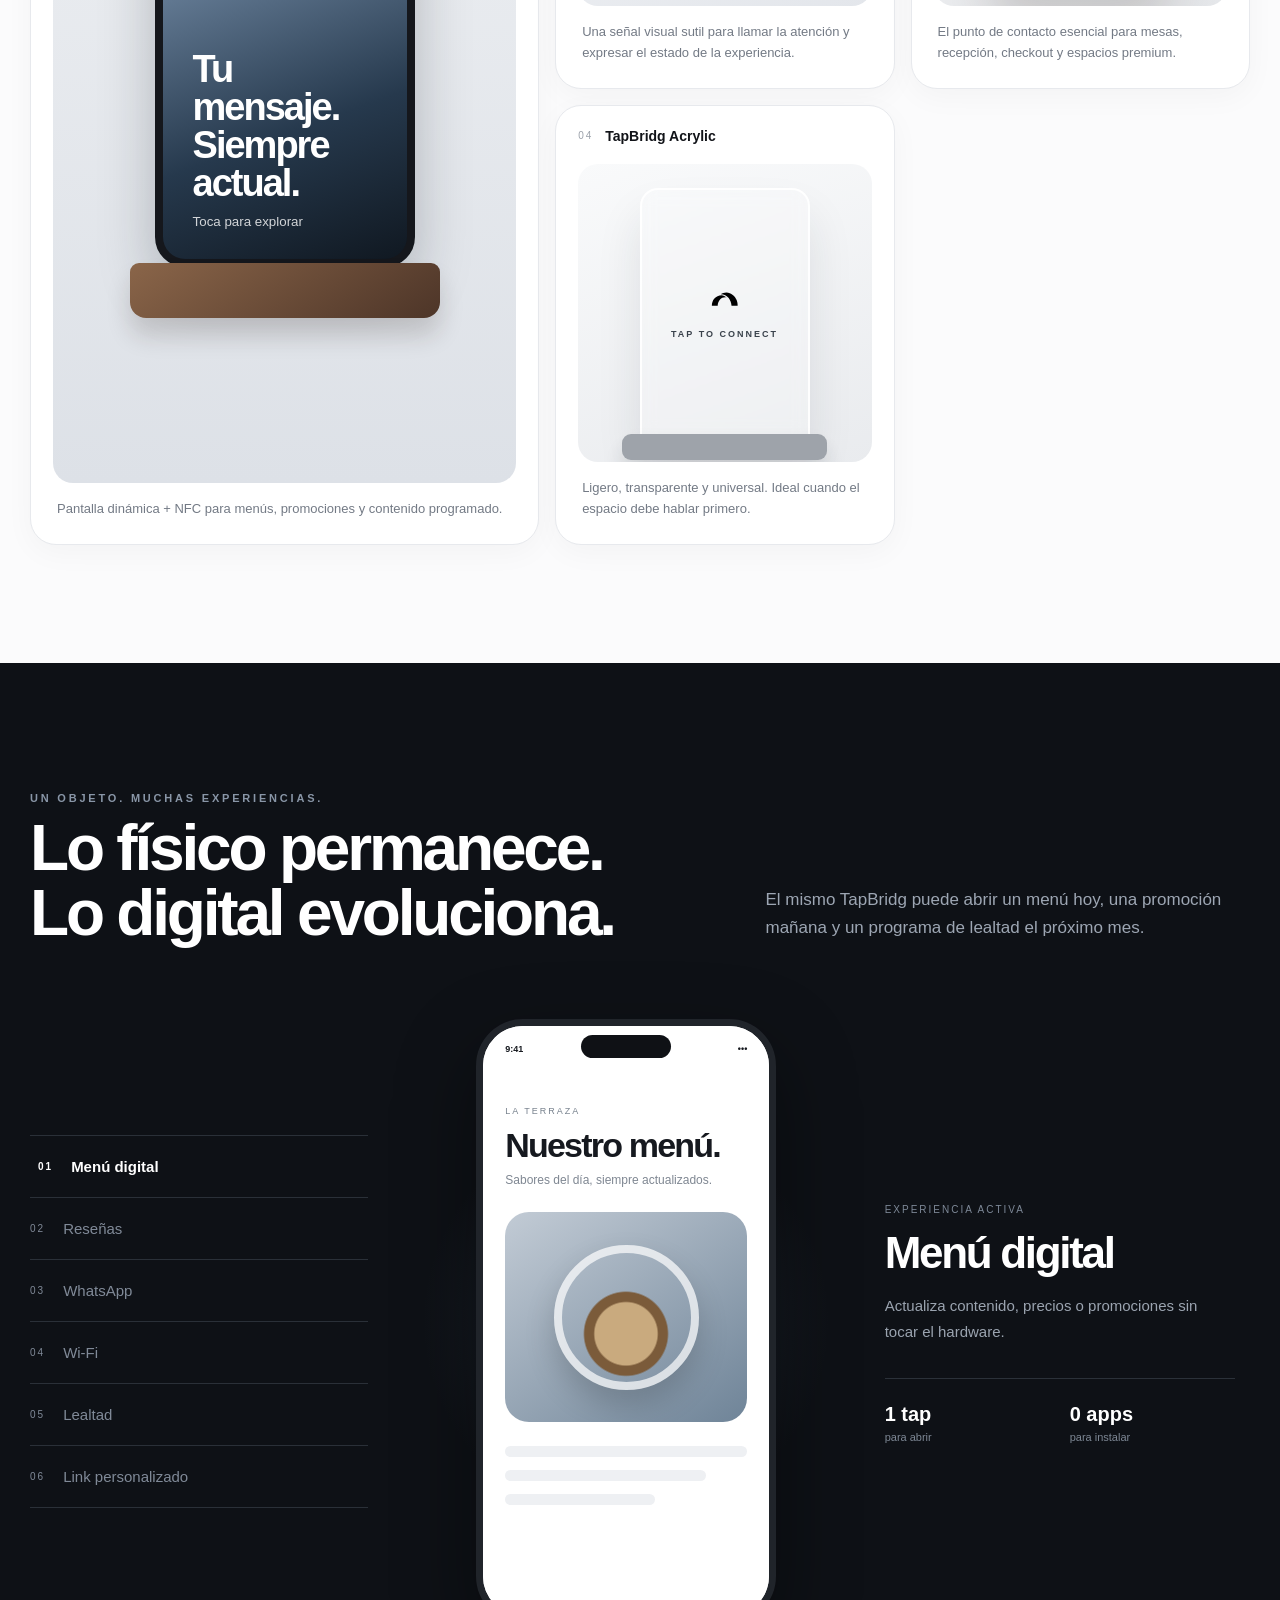
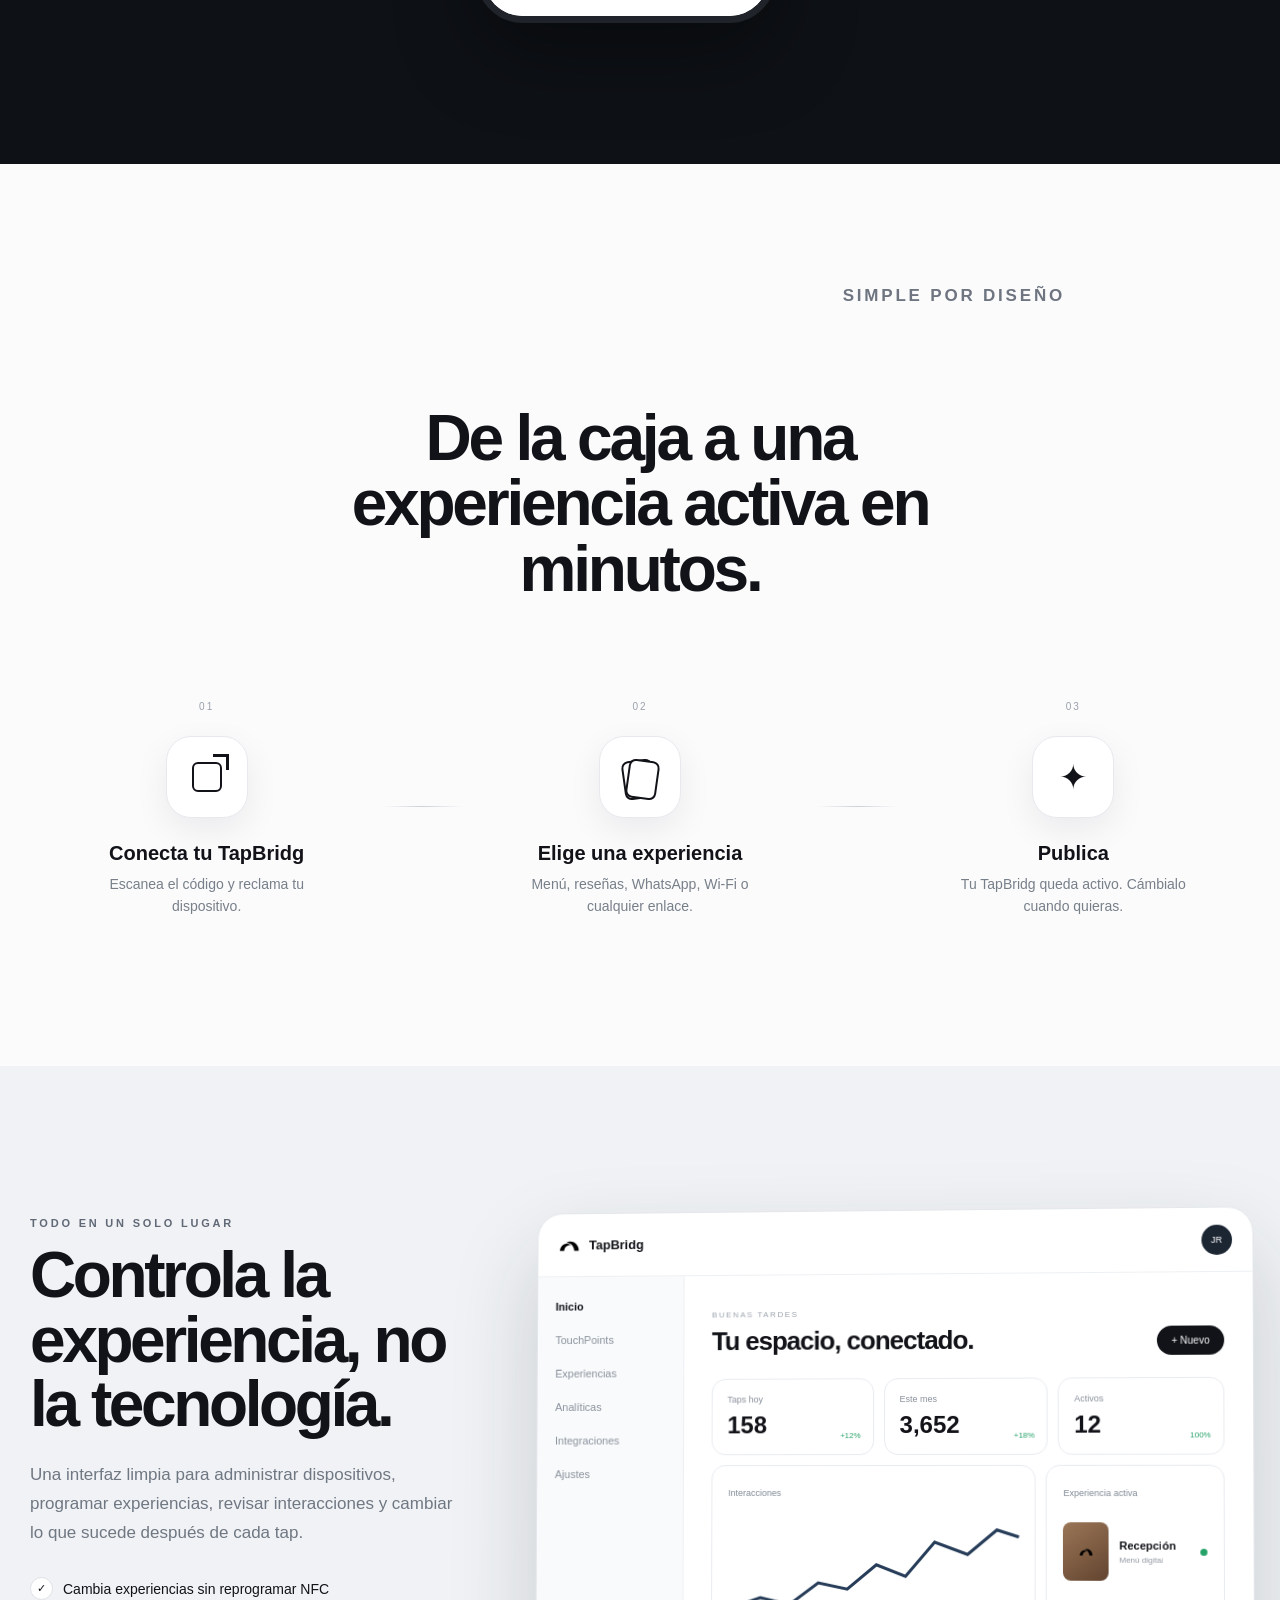
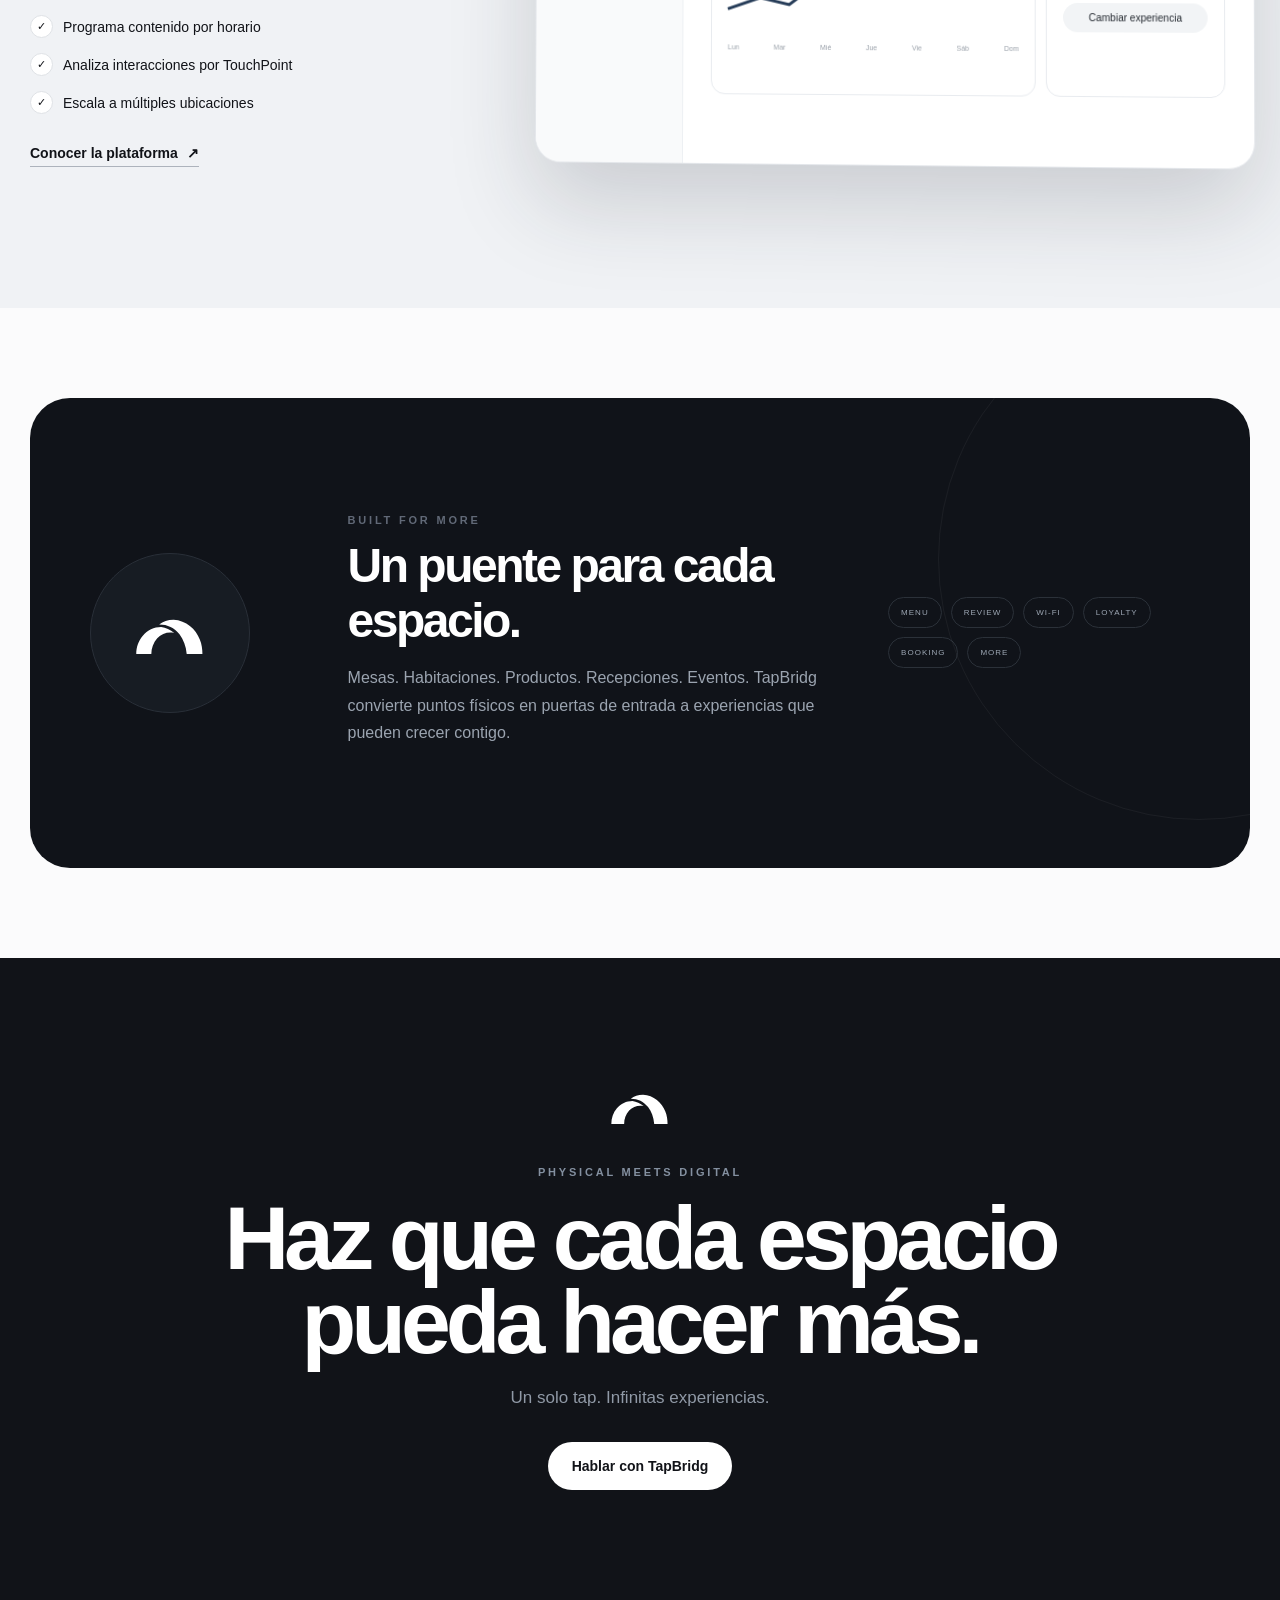
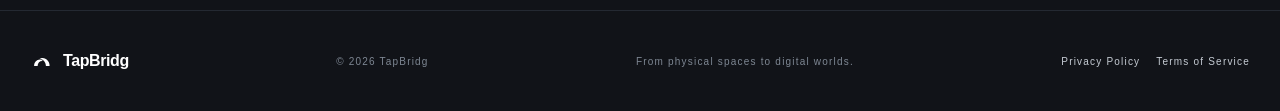
==== commit d8f2f802: "Add legal and privacy terms" ====
--- a/index.html
+++ b/index.html
@@ -236,6 +236,10 @@
       <div class="footer-brand"><img class="bridge-mini inverse" src="assets/tapbridg-symbol-light.svg" alt="" /><b>TapBridg</b></div>
       <span>© 2026 TapBridg</span>
       <span>From physical spaces to digital worlds.</span>
+      <nav class="footer-legal" aria-label="Legal">
+        <a href="privacy-policy.html">Privacy Policy</a>
+        <a href="terms-of-service.html">Terms of Service</a>
+      </nav>
     </div>
   </footer>
   <script src="script.js"></script>
--- a/styles.css
+++ b/styles.css
@@ -143,7 +143,7 @@
 .platform-grid { display:grid; grid-template-columns:.75fr 1.25fr; gap:70px; align-items:center; }
 .platform-copy h2 { font-size:clamp(42px,5vw,65px);line-height:1.01;letter-spacing:-3.4px;margin:14px 0 24px }.platform-copy>p:not(.kicker){font-size:17px;line-height:1.7;color:#6f7782}.feature-list{list-style:none;padding:0;margin:30px 0;display:grid;gap:15px}.feature-list li{font-size:14px;display:flex;align-items:center;gap:10px}.feature-list i{font-style:normal;width:23px;height:23px;border-radius:50%;background:white;border:1px solid #dfe2e6;display:grid;place-items:center;font-size:11px}.text-link{display:inline-flex;gap:9px;align-items:center;font-weight:650;font-size:14px;border-bottom:1px solid #adb3bc;padding-bottom:5px}
 .dashboard-wrap { perspective:1400px; padding:25px 0; }.dashboard-window{background:#fff;border-radius:26px;box-shadow:0 40px 90px rgba(32,40,51,.18);border:1px solid #e3e6ea;overflow:hidden;transform:rotateY(-3deg) rotateX(1deg)}.dash-top{height:64px;border-bottom:1px solid #edf0f3;display:flex;align-items:center;justify-content:space-between;padding:0 20px}.dash-logo{display:flex;align-items:center;gap:8px;font-size:13px}.bridge-mini{width:24px;height:16px;display:block;object-fit:contain}.bridge-mini.inverse{filter:none}.avatar{width:30px;height:30px;border-radius:50%;background:#1c2633;color:white;display:grid;place-items:center;font-size:9px}.dash-body{display:grid;grid-template-columns:150px 1fr;min-height:490px}.sidebar{background:#f9fafb;border-right:1px solid #edf0f3;padding:24px 18px;display:flex;flex-direction:column;gap:22px;font-size:11px;color:#8a929d}.sidebar b{color:var(--ink)}.dash-main{padding:28px}.dash-title{display:flex;justify-content:space-between;align-items:flex-end}.dash-title small{font-size:8px;letter-spacing:1.6px;color:#9ba2ac}.dash-title h3{font-size:26px;letter-spacing:-1px;margin:5px 0 0}.dash-title button,.device-panel button{border:0;border-radius:20px;background:#111318;color:#fff;padding:9px 14px;font-size:10px}.stat-grid{display:grid;grid-template-columns:repeat(3,1fr);gap:10px;margin-top:22px}.stat-grid>div{border:1px solid #e8ebef;border-radius:14px;padding:15px;display:flex;flex-direction:column;position:relative}.stat-grid span{font-size:9px;color:#888f9a}.stat-grid b{font-size:24px;margin-top:7px}.stat-grid em{font-style:normal;color:var(--success);font-size:8px;position:absolute;right:12px;bottom:14px}.dash-panels{display:grid;grid-template-columns:1.3fr .7fr;gap:10px;margin-top:10px}.chart-panel,.device-panel{border:1px solid #e8ebef;border-radius:14px;padding:16px;min-height:230px}.chart-panel>span,.device-panel>span{font-size:9px;color:#818a96}.chart-panel svg{width:100%;height:140px;overflow:visible}.chart-panel polyline{fill:none;stroke:#263c58;stroke-width:3;vector-effect:non-scaling-stroke}.chart-days{display:flex;justify-content:space-between;font-size:7px;color:#9aa1aa}.device-row{display:flex;align-items:center;gap:10px;margin:22px 0}.device-thumb{width:45px;height:58px;border-radius:8px;background:linear-gradient(145deg,#9b7657,#62442f);display:grid;place-items:center}.device-thumb .bridge-mini{transform:scale(.65);color:#141516}.device-row div:nth-child(2){display:flex;flex-direction:column;gap:4px}.device-row b{font-size:11px}.device-row small{font-size:8px;color:#9097a1}.device-row i{margin-left:auto;width:7px;height:7px;border-radius:50%;background:var(--success)}.device-panel button{width:100%;background:#f2f4f6;color:#252a31}.vision-section{padding-top:90px;padding-bottom:90px}.vision-card{min-height:470px;border-radius:40px;background:#101319;color:white;padding:60px;display:grid;grid-template-columns:.55fr 1.3fr .8fr;align-items:center;gap:50px;overflow:hidden;position:relative}.vision-card:after{content:"";position:absolute;width:520px;height:520px;border:1px solid rgba(255,255,255,.05);border-radius:50%;right:-210px;top:-100px}.vision-symbol{width:160px;height:160px;border-radius:50%;background:#171c23;border:1px solid #292f38;display:grid;place-items:center}.vision-symbol .bridge-symbol{color:white}.vision-card h2{font-size:48px;letter-spacing:-2.5px;margin:12px 0}.vision-card p:not(.kicker){color:#9ba4b0;line-height:1.7}.vision-orbit{display:flex;flex-wrap:wrap;gap:9px}.vision-orbit span{border:1px solid #2b3139;border-radius:999px;padding:10px 12px;font-size:8px;letter-spacing:1px;color:#9da7b4}.cta-section{background:#111318;color:white;padding:120px 0}.cta-inner{text-align:center}.cta-mark{width:82px;height:60px;margin:0 auto 28px;color:white}.cta-mark .bridge-symbol{transform:scale(.85)}.cta-inner .kicker{color:#8490a0}.cta-inner h2{font-size:clamp(55px,7vw,92px);line-height:.94;letter-spacing:-5px;margin:18px 0 24px}.cta-inner>p:not(.kicker){color:#9099a6;margin-bottom:34px;font-size:17px}
-footer{background:#111318;color:#7e8793;border-top:1px solid #242932}.footer-inner{min-height:100px;display:flex;align-items:center;justify-content:space-between;gap:24px;font-size:10px;letter-spacing:1.2px}.footer-brand{display:flex;align-items:center;gap:9px;color:white;font-size:16px;letter-spacing:-.4px}.footer-brand .bridge-mini{transform:scale(.8)}
+footer{background:#111318;color:#7e8793;border-top:1px solid #242932}.footer-inner{min-height:100px;display:flex;align-items:center;justify-content:space-between;gap:24px;font-size:10px;letter-spacing:1.2px}.footer-brand{display:flex;align-items:center;gap:9px;color:white;font-size:16px;letter-spacing:-.4px}.footer-brand .bridge-mini{transform:scale(.8)}.footer-legal{display:flex;gap:16px}.footer-legal a{color:#c5cbd3;text-decoration:none}.footer-legal a:hover{text-decoration:underline}
 
 .reveal { opacity:0; transform:translateY(20px); transition: opacity .75s ease, transform .75s cubic-bezier(.2,.7,.2,1); }
 .reveal.visible { opacity:1; transform:translateY(0); }
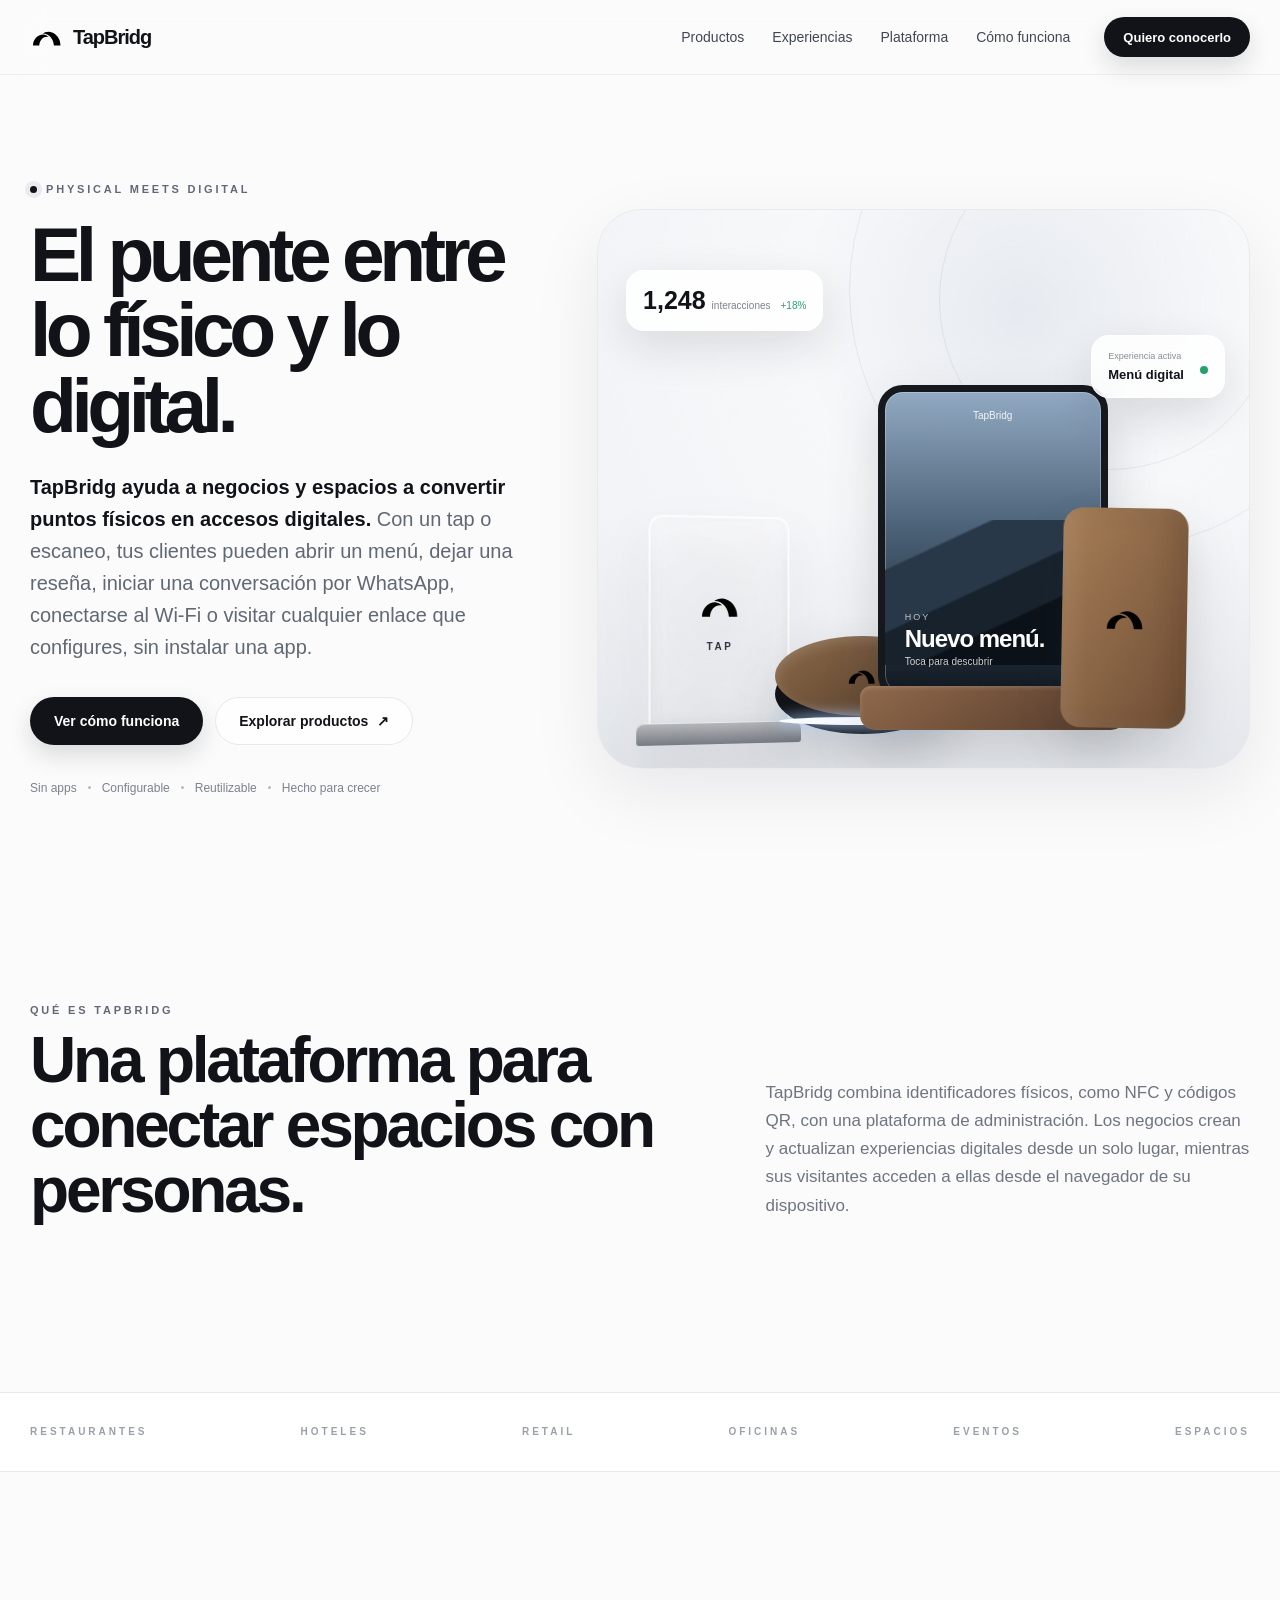
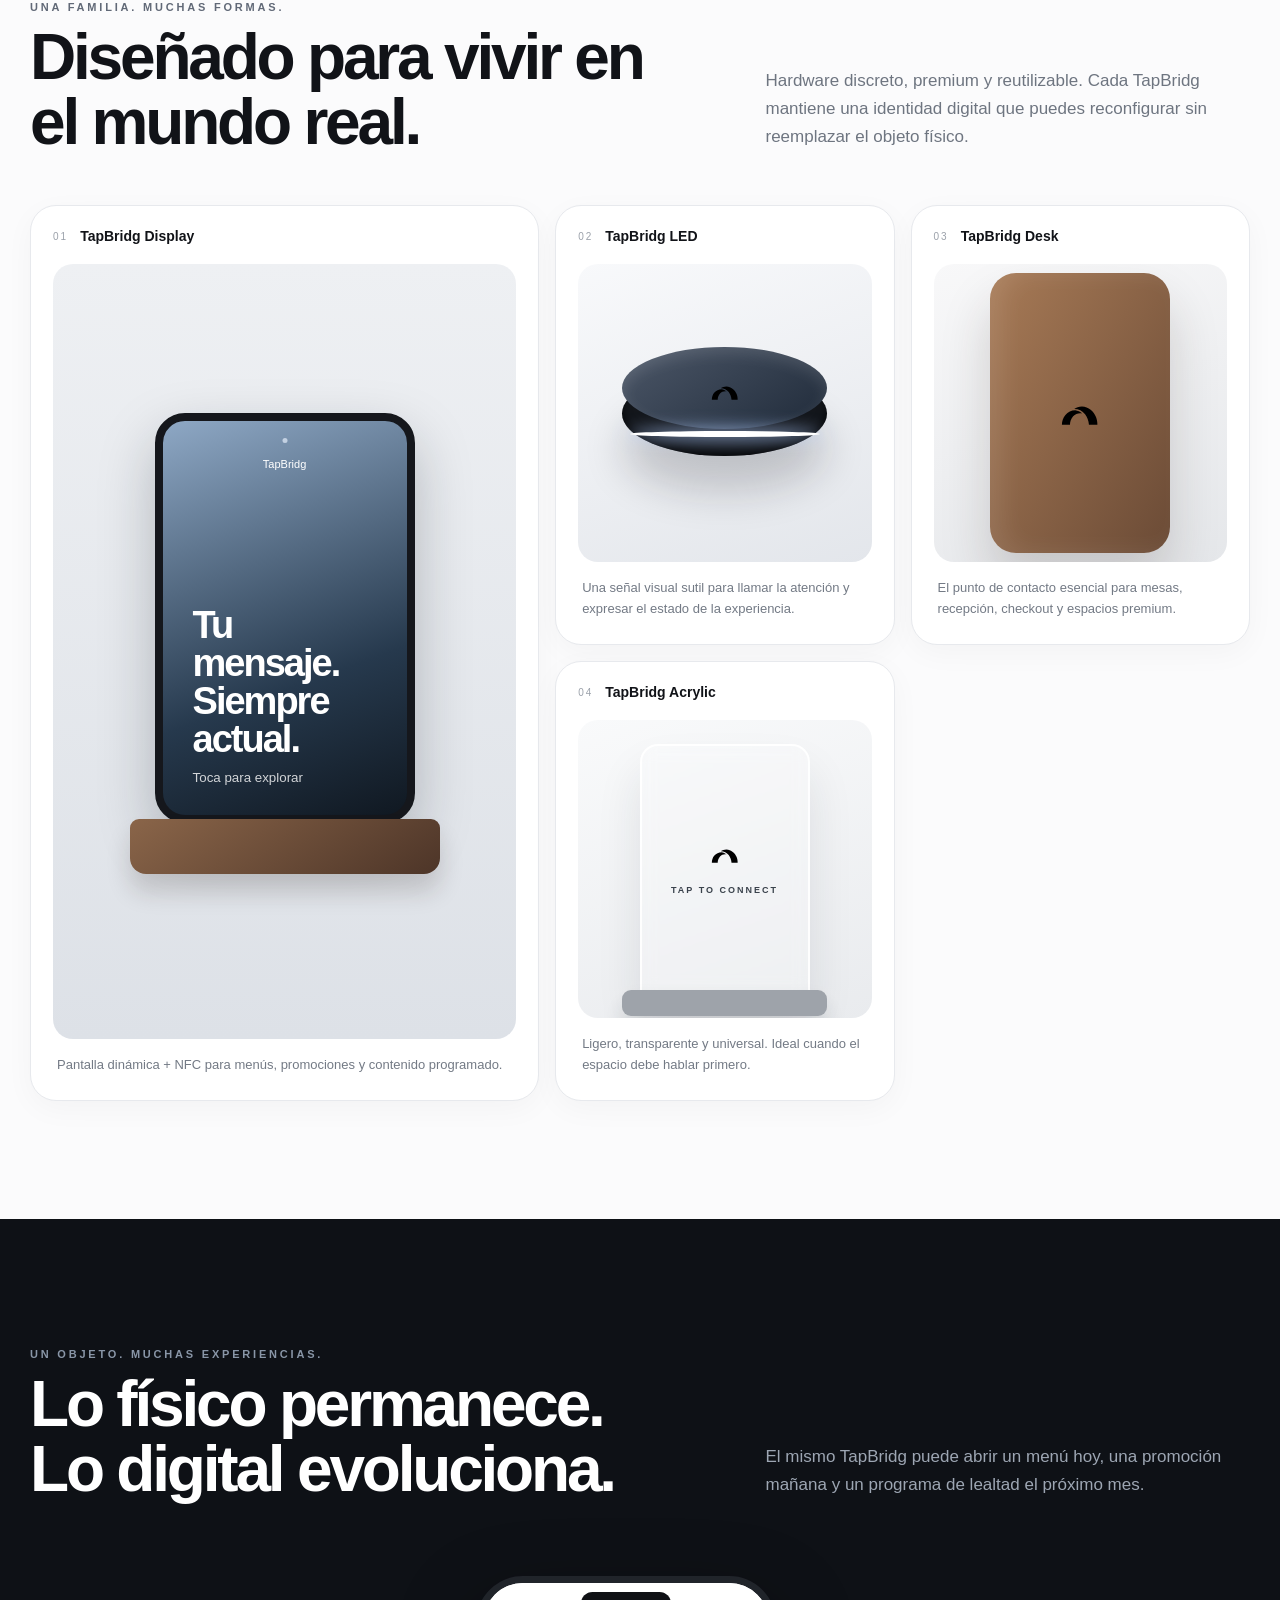
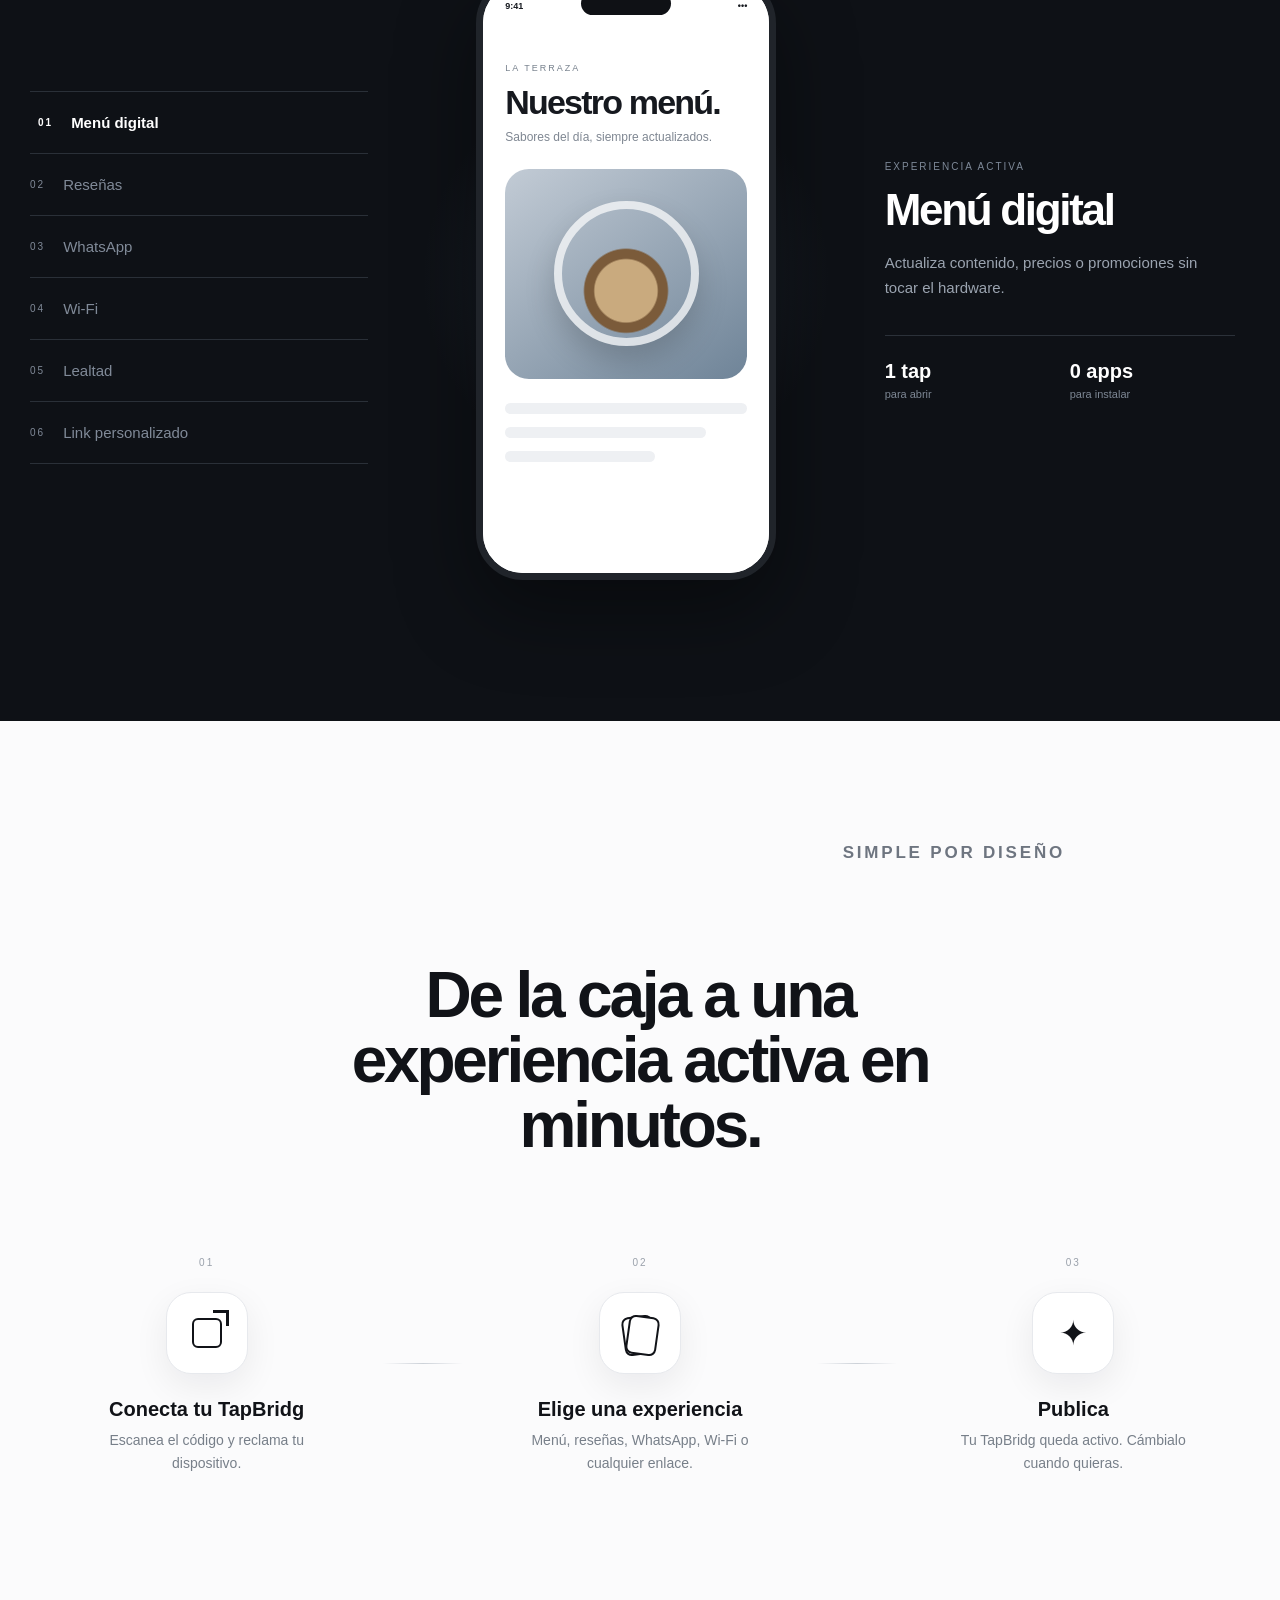
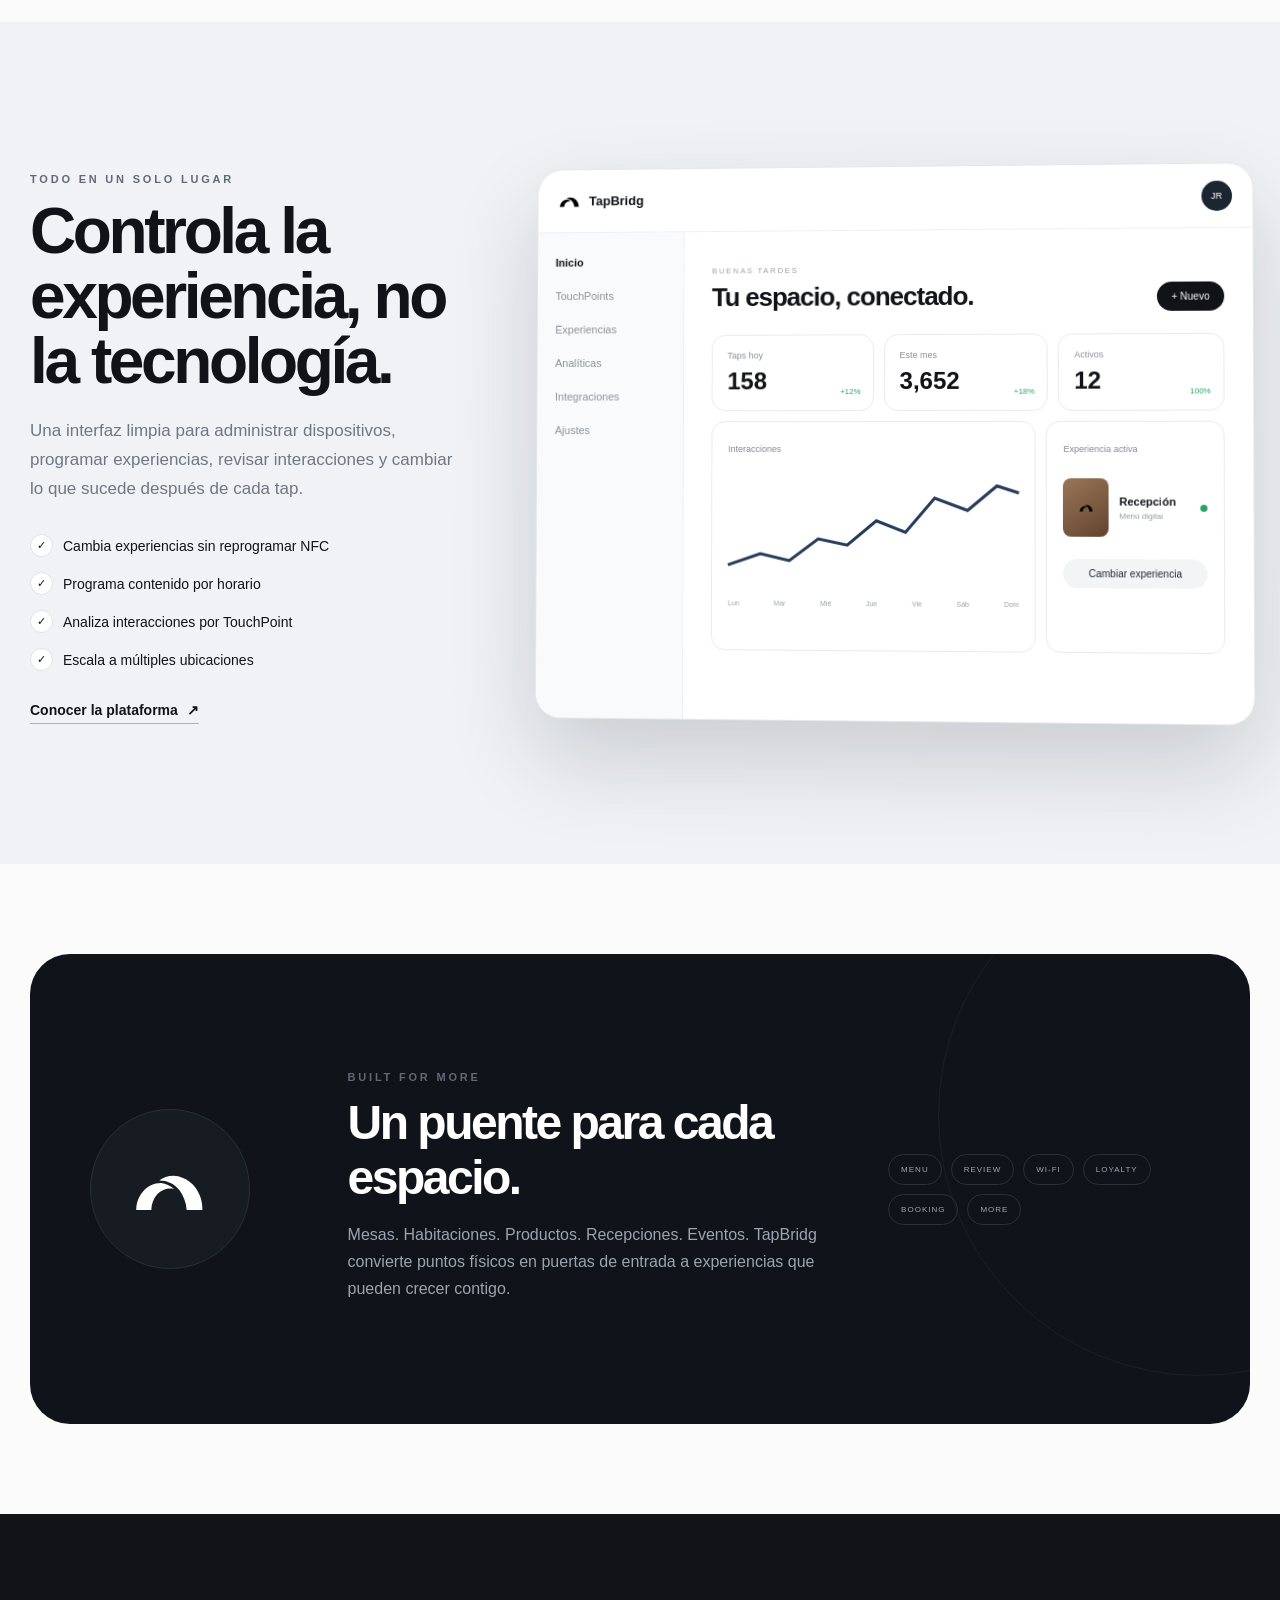
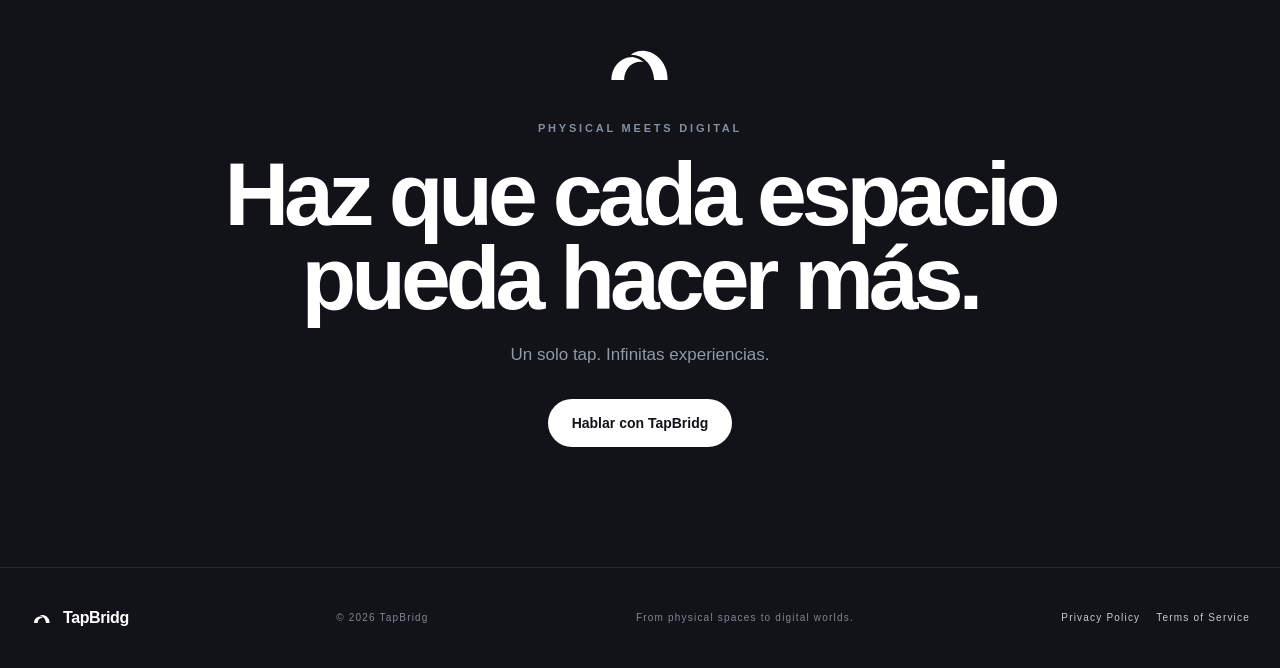
==== commit 9020d32b: "compliance with google docs" ====
--- a/index.html
+++ b/index.html
@@ -4,7 +4,7 @@
   <meta charset="UTF-8" />
   <meta name="viewport" content="width=device-width, initial-scale=1.0" />
   <meta name="theme-color" content="#f7f8fa" />
-  <meta name="description" content="TapBridg conecta objetos físicos con experiencias digitales configurables mediante un solo tap." />
+  <meta name="description" content="TapBridg ayuda a negocios y espacios a conectar objetos físicos con menús, reseñas, WhatsApp, Wi-Fi y otras experiencias digitales mediante NFC o QR." />
   <title>TapBridg — Un solo tap. Infinitas experiencias.</title>
   <link rel="icon" href="assets/tapbridg-logo.svg" type="image/svg+xml" />
   <link rel="stylesheet" href="styles.css" />
@@ -34,7 +34,7 @@
       <div class="hero-copy reveal">
         <div class="eyebrow"><span class="eyebrow-dot"></span> PHYSICAL MEETS DIGITAL</div>
         <h1>El puente entre lo físico y lo digital.</h1>
-        <p class="hero-lead">Un solo tap. <strong>Infinitas experiencias.</strong> Convierte cualquier espacio, producto o punto de contacto en una experiencia digital que puedes actualizar cuando quieras.</p>
+        <p class="hero-lead"><strong>TapBridg ayuda a negocios y espacios a convertir puntos físicos en accesos digitales.</strong> Con un tap o escaneo, tus clientes pueden abrir un menú, dejar una reseña, iniciar una conversación por WhatsApp, conectarse al Wi-Fi o visitar cualquier enlace que configures, sin instalar una app.</p>
         <div class="hero-actions">
           <a class="btn btn-dark" href="#como-funciona">Ver cómo funciona</a>
           <a class="btn btn-ghost" href="#productos">Explorar productos <span>↗</span></a>
@@ -67,6 +67,16 @@
         </div>
         <div class="floating-card card-one"><b>1,248</b><span>interacciones</span><em>+18%</em></div>
         <div class="floating-card card-two"><span>Experiencia activa</span><b>Menú digital</b><i class="status-dot"></i></div>
+      </div>
+    </section>
+
+    <section class="section purpose-section shell" id="que-es-tapbridg">
+      <div class="section-heading reveal">
+        <div>
+          <p class="kicker">QUÉ ES TAPBRIDG</p>
+          <h2>Una plataforma para conectar espacios con personas.</h2>
+        </div>
+        <p>TapBridg combina identificadores físicos, como NFC y códigos QR, con una plataforma de administración. Los negocios crean y actualizan experiencias digitales desde un solo lugar, mientras sus visitantes acceden a ellas desde el navegador de su dispositivo.</p>
       </div>
     </section>
 
@@ -237,7 +247,7 @@
       <span>© 2026 TapBridg</span>
       <span>From physical spaces to digital worlds.</span>
       <nav class="footer-legal" aria-label="Legal">
-        <a href="privacy-policy.html">Privacy Policy</a>
+        <a href="privacy-policy">Privacy Policy</a>
         <a href="terms-of-service.html">Terms of Service</a>
       </nav>
     </div>
